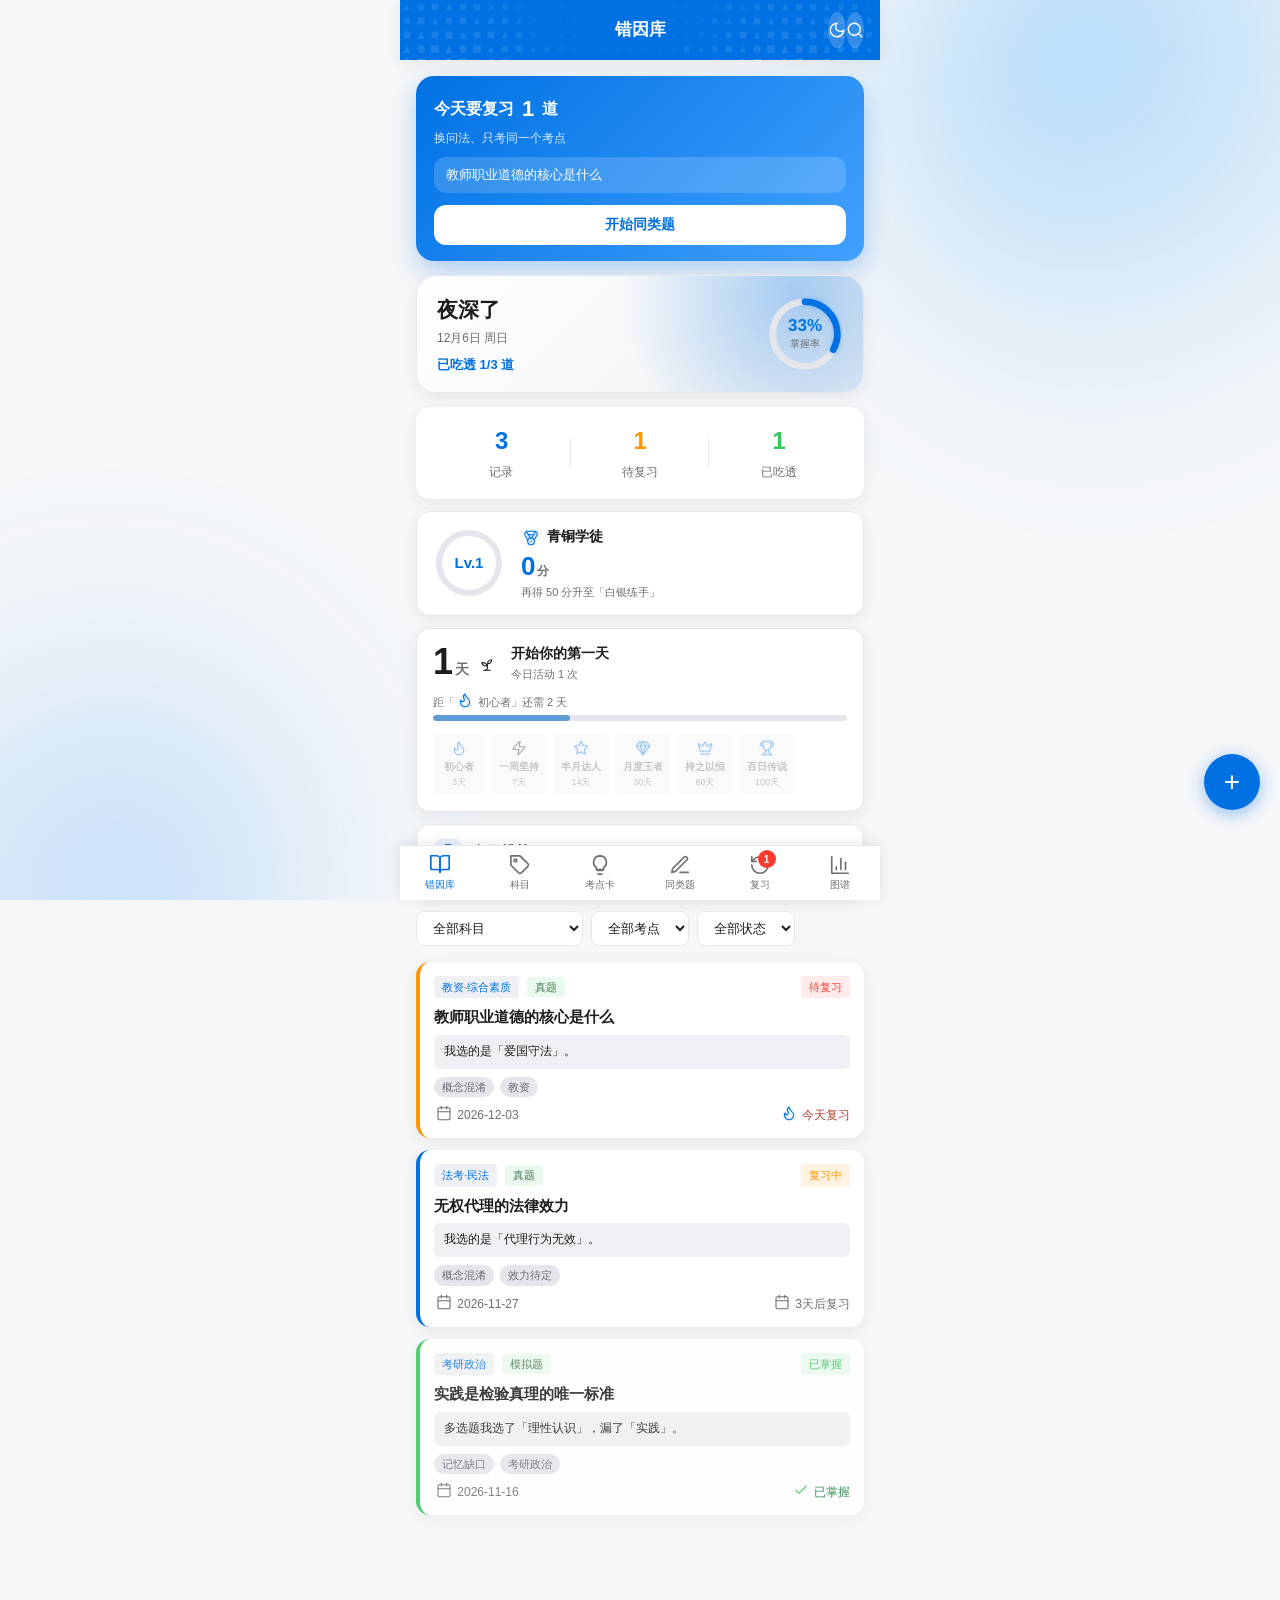
==== index.html @ b5cc62b1 "feat(b): 错因档案（Weakspot）首版 —— 与 A 版本共用同一套引擎 定位：考证 / 考研人群的「错因外挂」。刷题 App 只记录"这题错了"，这个工具 记录"为什么错、错在哪个认知环" ====
<!DOCTYPE html>
<html lang="zh-CN">
<head>
    <meta charset="UTF-8">
    <meta name="viewport" content="width=device-width, initial-scale=1.0, maximum-scale=1.0, user-scalable=no">
    <title>错因档案 · 考前只补真正薄弱的地方</title>

    <!-- PWA：可安装、独立窗口、iOS 主屏图标 -->
    <link rel="manifest" href="manifest.webmanifest">
    <link rel="icon" href="assets/icon-192.png">
    <meta name="theme-color" content="#f5f5f7">
    <meta name="mobile-web-app-capable" content="yes">
    <meta name="apple-mobile-web-app-capable" content="yes">
    <meta name="apple-mobile-web-app-status-bar-style" content="default">
    <meta name="apple-mobile-web-app-title" content="错因">
    <link rel="apple-touch-icon" href="assets/icon-180.png">

    <!-- 代码高亮：已本地化到 vendor/，离线可用；6 种语言都在 common 构建里，
         原先额外加载的 languages/*.min.js 是冗余的，已移除。
         integrity 与文件内容绑定，替换文件时需同步更新（见 scripts/make-icons.mjs 说明）。 -->
    <link rel="stylesheet" href="vendor/highlight/atom-one-light.min.css?v=9"
          integrity="sha384-w6Ujm1VWa9HYFqGc89oAPn/DWDi2gUamjNrq9DRvEYm2X3ClItg9Y9xs1ViVo5b5">
    <script src="vendor/highlight/highlight.min.js?v=9" defer
            integrity="sha384-F/bZzf7p3Joyp5psL90p/p89AZJsndkSoGwRpXcZhleCWhd8SnRuoYo4d0yirjJp"></script>

    <link rel="stylesheet" href="style.css?v=9">
</head>
<body>
<!-- 环境氛围光斑（玻璃拟态背景） -->
<div class="ambient" aria-hidden="true"></div>
<!-- 顶部标题栏 -->
<header class="app-header">
    <canvas class="header-canvas" id="headerCanvas"></canvas>
    <div class="header-left">
        <button class="icon-btn" id="backBtn" style="display:none"><svg viewBox="0 0 24 24" fill="none" stroke="currentColor" stroke-width="1.8" stroke-linecap="round" stroke-linejoin="round"><path d="m12 19-7-7 7-7"/><path d="M19 12H5"/></svg></button>
    </div>
    <h1 class="header-title" id="pageTitle">代码错题集</h1>
    <div class="header-right">
        <button class="icon-btn" id="themeToggleBtn" title="切换深色模式"><svg viewBox="0 0 24 24" fill="none" stroke="currentColor" stroke-width="1.8" stroke-linecap="round" stroke-linejoin="round"><path d="M12 3a6 6 0 0 0 9 9 9 9 0 1 1-9-9Z"/></svg></button>
        <button class="icon-btn" id="searchBtn"><svg viewBox="0 0 24 24" fill="none" stroke="currentColor" stroke-width="1.8" stroke-linecap="round" stroke-linejoin="round"><circle cx="11" cy="11" r="8"/><path d="m21 21-4.3-4.3"/></svg></button>
    </div>
</header>

<!-- 主内容区 -->
<main class="app-main" id="appMain">

    <!-- 首页：错题列表 -->
    <section class="page active" id="pageHome">
        <!-- 今日任务：首屏第一屏就回答"我现在该做什么" -->
        <div class="today-task" id="todayTask"></div>
        <div class="hero-card" id="heroCard">
            <div class="hero-greeting">
                <div class="hero-hi" id="heroGreeting">你好</div>
                <div class="hero-date" id="heroDate"></div>
                <div class="hero-sub" id="heroSub">记录第一道错题，开始成长</div>
            </div>
            <div class="hero-ring">
                <svg viewBox="0 0 80 80" class="progress-ring">
                    <circle class="progress-ring-bg" cx="40" cy="40" r="34"></circle>
                    <circle class="progress-ring-fill" id="heroRingFill" cx="40" cy="40" r="34"></circle>
                </svg>
                <div class="hero-ring-center">
                    <span class="hero-ring-num" id="heroRingNum">0%</span>
                    <span class="hero-ring-label" data-field="ringLabel">掌握率</span>
                </div>
            </div>
        </div>
        <div class="stats-bar">
            <div class="stat-item">
                <span class="stat-num" id="totalCount">0</span>
                <span class="stat-label" data-field="statTotal">总错题</span>
            </div>
            <div class="stat-item">
                <span class="stat-num" id="reviewCount">0</span>
                <span class="stat-label" data-field="statPending">待复习</span>
            </div>
            <div class="stat-item">
                <span class="stat-num" id="masteredCount">0</span>
                <span class="stat-label" data-field="statMastered">已掌握</span>
            </div>
        </div>
        <div class="points-card" id="pointsCard"></div>
        <div class="streak-bar" id="streakBar"></div>
        <div class="challenge-card" id="challengeCard" onclick="openChallenge()">
            <div class="challenge-card-info">
                <div class="challenge-card-title"><span class="ico" data-ico="target"><svg viewBox="0 0 24 24"><circle cx="12" cy="12" r="10"/><circle cx="12" cy="12" r="6"/><circle cx="12" cy="12" r="2"/></svg></span> 今日挑战</div>
                <div class="challenge-card-sub" id="challengeCardSub">随机抽考，检验复习成果</div>
            </div>
            <span class="challenge-card-go">→</span>
        </div>
        <div class="filter-bar">
            <select id="filterLang" class="filter-select">
                <option value="">全部语言</option>
                <option value="javascript">JavaScript</option>
                <option value="python">Python</option>
                <option value="cpp">C++</option>
                <option value="java">Java</option>
                <option value="c">C语言</option>
            </select>
            <select id="filterTag" class="filter-select">
                <option value="">全部考点</option>
            </select>
            <select id="filterStatus" class="filter-select">
                <option value="">全部状态</option>
                <option value="pending">待复习</option>
                <option value="reviewing">复习中</option>
                <option value="mastered">已掌握</option>
            </select>
        </div>
        <div class="mistake-list" id="mistakeList">
            <div class="empty-state">
                <div class="empty-icon"><span class="ico" data-ico="pencil-line"><svg viewBox="0 0 24 24"><path d="M12 20h9"/><path d="M16.5 3.5a2.12 2.12 0 0 1 3 3L7 19l-4 1 1-4z"/></svg></span></div>
                <p class="empty-text">还没有错题记录</p>
                <p class="empty-hint">点击下方 + 按钮添加你的第一道错题</p>
            </div>
        </div>
    </section>

    <!-- 分类页 -->
    <section class="page" id="pageCategory">
        <div class="category-summary">
            <h3><span class="ico" data-ico="library"><svg viewBox="0 0 24 24"><path d="m16 6 4 14"/><path d="M12 6v14"/><path d="M8 8v12"/><path d="M4 4v16"/></svg></span> 按考点分类</h3>
            <div class="tag-cloud" id="tagCloud">
                <div class="empty-state">
                    <p class="empty-text">暂无考点标签</p>
                </div>
            </div>
        </div>
        <div class="category-summary">
            <h3><span class="ico" data-ico="laptop"><svg viewBox="0 0 24 24"><path d="M20 16V7a2 2 0 0 0-2-2H6a2 2 0 0 0-2 2v9m16 0H4m16 0 1.28 2.55a1 1 0 0 1-.9 1.45H3.62a1 1 0 0 1-.9-1.45L4 16"/></svg></span> 按语言分类</h3>
            <div class="lang-stats" id="langStats"></div>
        </div>
    </section>

    <!-- 知识库页 -->
    <section class="page" id="pageKnowledge">
        <div class="knowledge-search-bar">
            <input type="text" id="knowledgeSearch" class="knowledge-search-input" placeholder="搜索知识点，如：二叉树、TCP、索引、动态规划...">
        </div>
        <div class="knowledge-categories" id="knowledgeCategories">
            <!-- 分类标签动态生成 -->
        </div>
        <div class="knowledge-list" id="knowledgeList">
            <!-- 知识点列表动态生成 -->
        </div>
    </section>

    <!-- 复习提醒页 -->
    <section class="page" id="pageReview">
        <div class="review-header">
            <h3>⏰ 复习计划</h3>
            <div class="review-tip">
                <p>基于艾宾浩斯遗忘曲线，为你安排科学复习</p>
            </div>
        </div>
        <div class="forgotten-list" id="forgottenList"></div>
        <div class="review-timeline" id="reviewTimeline">
            <div class="empty-state">
                <div class="empty-icon"><span class="ico" data-ico="sparkles"><svg viewBox="0 0 24 24"><path d="m12 3-1.9 5.8a2 2 0 0 1-1.3 1.3L3 12l5.8 1.9a2 2 0 0 1 1.3 1.3L12 21l1.9-5.8a2 2 0 0 1 1.3-1.3L21 12l-5.8-1.9a2 2 0 0 1-1.3-1.3z"/></svg></span></div>
                <p class="empty-text">太棒了！今日无需复习</p>
            </div>
        </div>
    </section>

    <!-- 添加/编辑错题页 -->
    <section class="page" id="pageEdit">
        <form id="mistakeForm" class="edit-form">
            <div class="form-group">
                <label class="form-label" data-field="fTitle">题目标题 *</label>
                <input type="text" id="inputTitle" class="form-input" placeholder="例如：快速排序边界条件错误" required>
            </div>

            <div class="form-group">
                <label class="form-label" data-field="fLang">编程语言 *</label>
                <select id="inputLang" class="form-input" required>
                    <option value="javascript">JavaScript</option>
                    <option value="python">Python</option>
                    <option value="cpp">C++</option>
                    <option value="java">Java</option>
                    <option value="c">C语言</option>
                </select>
            </div>

            <div class="form-group">
                <label class="form-label" data-field="fDesc">题目描述</label>
                <textarea id="inputDesc" class="form-input form-textarea" rows="3" placeholder="简单描述一下这道题目..."></textarea>
            </div>

            <div class="form-group">
                <label class="form-label" data-field="fWrong">错误代码 *</label>
                <textarea id="inputWrongCode" class="form-input form-textarea code-input" rows="6" placeholder="粘贴你的错误代码..." required></textarea>
            </div>

            <div class="form-group">
                <label class="form-label" data-field="fRight">正确代码</label>
                <textarea id="inputRightCode" class="form-input form-textarea code-input" rows="6" placeholder="粘贴正确的代码实现..."></textarea>
            </div>

            <div class="form-group">
                <label class="form-label"><span class="ico" data-ico="camera"><svg viewBox="0 0 24 24"><path d="M14.5 4h-5L7 7H4a2 2 0 0 0-2 2v9a2 2 0 0 0 2 2h16a2 2 0 0 0 2-2V9a2 2 0 0 0-2-2h-3l-2.5-3z"/><circle cx="12" cy="13" r="3"/></svg></span> 题目图片（可选）</label>
                <div class="image-upload">
                    <input type="file" id="inputImage" accept="image/*" capture="environment" hidden>
                    <button type="button" class="upload-btn" id="uploadBtn">
                        <span class="upload-icon"><span class="ico" data-ico="camera"><svg viewBox="0 0 24 24"><path d="M14.5 4h-5L7 7H4a2 2 0 0 0-2 2v9a2 2 0 0 0 2 2h16a2 2 0 0 0 2-2V9a2 2 0 0 0-2-2h-3l-2.5-3z"/><circle cx="12" cy="13" r="3"/></svg></span></span>
                        <span>拍照/选择图片</span>
                    </button>
                    <button type="button" class="upload-btn upload-btn--primary" id="ocrEntryBtn">
                        <span class="upload-icon"><span class="ico" data-ico="tag"><svg viewBox="0 0 24 24"><path d="M20.59 13.41 13.42 20.58a2 2 0 0 1-2.83 0L2 12V2h10l8.59 8.59a2 2 0 0 1 0 2.82z"/><circle cx="7" cy="7" r="1.5"/></svg></span></span>
                        <span>OCR 拍照识别</span>
                    </button>
                    <div class="image-preview" id="imagePreview"></div>
                </div>
            </div>

            <div class="form-group">
                <div class="form-label-row">
                    <label class="form-label" data-field="fTags">考点标签（用逗号分隔多个）</label>
                    <button type="button" class="ai-tag-btn" id="aiTagBtn"><span class="ico" data-ico="bot"><svg viewBox="0 0 24 24"><path d="M12 8V4H8"/><rect width="16" height="12" x="4" y="8" rx="2"/><path d="M2 14h2"/><path d="M20 14h2"/><path d="M15 13v2"/><path d="M9 13v2"/></svg></span> AI 智能打标</button>
                </div>
                <input type="text" id="inputTags" class="form-input" placeholder="例如: 快速排序, 递归, 分治算法">
                <p class="ai-tag-hint" id="aiTagHint">粘贴题目和代码后点击 AI 智能打标，自动推荐标签、标题和错因</p>
            </div>

            <div class="form-group">
                <label class="form-label" data-field="fNote">错误分析 / 笔记</label>
                <textarea id="inputNote" class="form-input form-textarea" rows="3" placeholder="记录一下为什么会错，下次要注意什么..."></textarea>
            </div>

            <div class="form-group">
                <label class="form-label" data-field="fSource">来源</label>
                <select id="inputSource" class="form-input">
                    <option value="二级C">计算机二级</option>
                    <option value="蓝桥杯">蓝桥杯</option>
                    <option value="PAT">PAT</option>
                    <option value="LeetCode">LeetCode</option>
                    <option value="OJ">其他OJ</option>
                    <option value="课堂">课堂练习</option>
                    <option value="其他">其他</option>
                </select>
            </div>

            <button type="submit" class="submit-btn"><span class="ico" data-ico="save"><svg viewBox="0 0 24 24"><path d="M19 21H5a2 2 0 0 1-2-2V5a2 2 0 0 1 2-2h11l5 5v11a2 2 0 0 1-2 2z"/><polyline points="17 21 17 13 7 13 7 21"/><polyline points="7 3 7 8 15 8"/></svg></span> 保存错题</button>
        </form>
    </section>

    <!-- 错题详情页 -->
    <section class="page" id="pageDetail">
        <div class="detail-container" id="detailContainer"></div>
    </section>

    <!-- 搜索弹窗 -->
    <div class="modal-overlay" id="searchModal" style="display:none">
        <div class="modal-content">
            <div class="search-box">
                <input type="text" id="searchInput" class="search-input" placeholder="搜索错题标题、标签、代码...">
                <button class="icon-btn" id="closeSearch"><svg viewBox="0 0 24 24" fill="none" stroke="currentColor" stroke-width="1.8" stroke-linecap="round" stroke-linejoin="round"><path d="M18 6 6 18"/><path d="m6 6 12 12"/></svg></button>
            </div>
            <div class="search-results" id="searchResults"></div>
        </div>
    </div>

    <!-- 知识详情弹窗 -->
    <div class="modal-overlay" id="knowledgeModal" style="display:none">
        <div class="modal-content knowledge-modal-content">
            <div class="search-box">
                <span id="knowledgeModalTitle" class="knowledge-modal-title">知识点详情</span>
                <button class="icon-btn" id="closeKnowledgeModal" style="background:var(--surface);color:var(--text)"><svg viewBox="0 0 24 24" fill="none" stroke="currentColor" stroke-width="1.8" stroke-linecap="round" stroke-linejoin="round"><path d="M18 6 6 18"/><path d="m6 6 12 12"/></svg></button>
            </div>
            <div class="knowledge-detail" id="knowledgeDetail"></div>
        </div>
    </div>

    <!-- 练习页面 -->
    <section class="page" id="pagePractice">
        <div class="practice-header">
            <h3><span class="ico" data-ico="pencil"><svg viewBox="0 0 24 24"><path d="M21.174 6.812a1 1 0 0 0-3.986-3.987L3.842 16.174a2 2 0 0 0-.5.83l-1.321 4.352a.5.5 0 0 0 .623.622l4.353-1.32a2 2 0 0 0 .83-.497z"/></svg></span> 错题练习</h3>
            <p>通过练习巩固知识点，举一反三</p>
        </div>
        <div class="practice-stats">
            <div class="practice-stat-item">
                <span class="practice-stat-num" id="practiceDone">0</span>
                <span class="practice-stat-label">已做</span>
            </div>
            <div class="practice-stat-item">
                <span class="practice-stat-num" id="practiceCorrect">0</span>
                <span class="practice-stat-label">正确</span>
            </div>
            <div class="practice-stat-item">
                <span class="practice-stat-num" id="practiceRate">0%</span>
                <span class="practice-stat-label">正确率</span>
            </div>
        </div>
        <div class="practice-filter">
            <button class="practice-cat-btn active" data-cat="">全部</button>
            <button class="practice-cat-btn" data-cat="数据结构">数据结构</button>
            <button class="practice-cat-btn" data-cat="算法">算法</button>
            <button class="practice-cat-btn" data-cat="操作系统">操作系统</button>
            <button class="practice-cat-btn" data-cat="计算机网络">网络</button>
            <button class="practice-cat-btn" data-cat="数据库">数据库</button>
            <button class="practice-cat-btn" data-cat="软件工程">软工</button>
            <button class="practice-cat-btn" data-cat="计算机组成">组成</button>
            <button class="practice-cat-btn ai-cat-btn" data-cat="AI变式"><span class="ico" data-ico="bot"><svg viewBox="0 0 24 24"><path d="M12 8V4H8"/><rect width="16" height="12" x="4" y="8" rx="2"/><path d="M2 14h2"/><path d="M20 14h2"/><path d="M15 13v2"/><path d="M9 13v2"/></svg></span> AI变式</button>
        </div>
        <div class="practice-list" id="practiceList"></div>
    </section>

    <!-- 答题弹窗 -->
    <div class="modal-overlay" id="practiceModal" style="display:none">
        <div class="modal-content practice-modal-content">
            <div class="practice-quiz-header">
                <span id="practiceModalTitle" class="knowledge-modal-title">答题</span>
                <button class="icon-btn" id="closePracticeModal" style="background:var(--surface);color:var(--text)"><svg viewBox="0 0 24 24" fill="none" stroke="currentColor" stroke-width="1.8" stroke-linecap="round" stroke-linejoin="round"><path d="M18 6 6 18"/><path d="m6 6 12 12"/></svg></button>
            </div>
            <div class="practice-quiz" id="practiceQuiz"></div>
        </div>
    </div>

    <!-- AI 举一反三弹窗 -->
    <div class="modal-overlay" id="aiModal" style="display:none">
        <div class="modal-content ai-modal-content">
            <div class="practice-quiz-header ai-modal-header">
                <span id="aiModalTitle" class="knowledge-modal-title"><span class="ico" data-ico="bot"><svg viewBox="0 0 24 24"><path d="M12 8V4H8"/><rect width="16" height="12" x="4" y="8" rx="2"/><path d="M2 14h2"/><path d="M20 14h2"/><path d="M15 13v2"/><path d="M9 13v2"/></svg></span> AI 举一反三</span>
                <div class="ai-header-actions">
                    <button class="ai-link-btn" id="openAISettingsBtn"><span class="ico" data-ico="settings"><svg viewBox="0 0 24 24"><path d="M12.22 2h-.44a2 2 0 0 0-2 2v.18a2 2 0 0 1-1 1.73l-.43.25a2 2 0 0 1-2 0l-.15-.08a2 2 0 0 0-2.73.73l-.22.38a2 2 0 0 0 .73 2.73l.15.1a2 2 0 0 1 1 1.72v.51a2 2 0 0 1-1 1.74l-.15.09a2 2 0 0 0-.73 2.73l.22.38a2 2 0 0 0 2.73.73l.15-.08a2 2 0 0 1 2 0l.43.25a2 2 0 0 1 1 1.73V20a2 2 0 0 0 2 2h.44a2 2 0 0 0 2-2v-.18a2 2 0 0 1 1-1.73l.43-.25a2 2 0 0 1 2 0l.15.08a2 2 0 0 0 2.73-.73l.22-.39a2 2 0 0 0-.73-2.73l-.15-.08a2 2 0 0 1-1-1.74v-.5a2 2 0 0 1 1-1.74l.15-.09a2 2 0 0 0 .73-2.73l-.22-.38a2 2 0 0 0-2.73-.73l-.15.08a2 2 0 0 1-2 0l-.43-.25a2 2 0 0 1-1-1.73V4a2 2 0 0 0-2-2z"/><circle cx="12" cy="12" r="3"/></svg></span> 配置</button>
                    <button class="icon-btn" id="closeAIModal" style="background:var(--surface);color:var(--text)"><svg viewBox="0 0 24 24" fill="none" stroke="currentColor" stroke-width="1.8" stroke-linecap="round" stroke-linejoin="round"><path d="M18 6 6 18"/><path d="m6 6 12 12"/></svg></button>
                </div>
            </div>
            <div class="ai-body" id="aiBody"></div>
        </div>
    </div>

    <!-- AI 编程伙伴对话弹窗 -->
    <div class="modal-overlay" id="chatModal" style="display:none">
        <div class="modal-content chat-modal-content">
            <div class="practice-quiz-header ai-modal-header">
                <span id="chatModalTitle" class="knowledge-modal-title"><span class="ico" data-ico="message-circle"><svg viewBox="0 0 24 24"><path d="M7.9 20A9 9 0 1 0 4 16.1L2 22Z"/></svg></span> AI 对话</span>
                <button class="icon-btn" id="closeChatModal" style="background:var(--surface);color:var(--text)"><svg viewBox="0 0 24 24" fill="none" stroke="currentColor" stroke-width="1.8" stroke-linecap="round" stroke-linejoin="round"><path d="M18 6 6 18"/><path d="m6 6 12 12"/></svg></button>
            </div>
            <div class="chat-body" id="chatBody"></div>
            <div class="chat-input-bar">
                <textarea id="chatInput" class="chat-textarea" rows="1" placeholder="输入你的问题，例如「为什么这里会越界？」"></textarea>
                <button class="chat-send-btn" id="chatSendBtn">发送</button>
            </div>
        </div>
    </div>

    <!-- AI 配置弹窗 -->
    <div class="modal-overlay" id="aiSettingsModal" style="display:none">
        <div class="modal-content ai-settings-content">
            <div class="practice-quiz-header">
                <span class="knowledge-modal-title"><span class="ico" data-ico="settings"><svg viewBox="0 0 24 24"><path d="M12.22 2h-.44a2 2 0 0 0-2 2v.18a2 2 0 0 1-1 1.73l-.43.25a2 2 0 0 1-2 0l-.15-.08a2 2 0 0 0-2.73.73l-.22.38a2 2 0 0 0 .73 2.73l.15.1a2 2 0 0 1 1 1.72v.51a2 2 0 0 1-1 1.74l-.15.09a2 2 0 0 0-.73 2.73l.22.38a2 2 0 0 0 2.73.73l.15-.08a2 2 0 0 1 2 0l.43.25a2 2 0 0 1 1 1.73V20a2 2 0 0 0 2 2h.44a2 2 0 0 0 2-2v-.18a2 2 0 0 1 1-1.73l.43-.25a2 2 0 0 1 2 0l.15.08a2 2 0 0 0 2.73-.73l.22-.39a2 2 0 0 0-.73-2.73l-.15-.08a2 2 0 0 1-1-1.74v-.5a2 2 0 0 1 1-1.74l.15-.09a2 2 0 0 0 .73-2.73l-.22-.38a2 2 0 0 0-2.73-.73l-.15.08a2 2 0 0 1-2 0l-.43-.25a2 2 0 0 1-1-1.73V4a2 2 0 0 0-2-2z"/><circle cx="12" cy="12" r="3"/></svg></span> AI 配置</span>
                <button class="icon-btn" id="closeAISettings" style="background:var(--surface);color:var(--text)"><svg viewBox="0 0 24 24" fill="none" stroke="currentColor" stroke-width="1.8" stroke-linecap="round" stroke-linejoin="round"><path d="M18 6 6 18"/><path d="m6 6 12 12"/></svg></button>
            </div>
            <div class="ai-settings-body">
                <div class="ai-settings-tip">
                    支持 OpenAI 兼容接口（DeepSeek、智谱、通义、OpenAI 等）。Key 仅保存在本机 localStorage，不会上传。
                </div>
                <div class="form-group">
                    <label class="form-label">API Base URL</label>
                    <input type="text" id="aiBaseURL" class="form-input" placeholder="https://api.deepseek.com/v1">
                </div>
                <div class="form-group">
                    <label class="form-label">API Key</label>
                    <input type="password" id="aiApiKey" class="form-input" placeholder="sk-...">
                </div>
                <div class="form-group">
                    <label class="form-label">模型名称</label>
                    <input type="text" id="aiModel" class="form-input" placeholder="deepseek-chat">
                </div>
                <div class="form-group">
                    <label class="form-label">出题数量</label>
                    <input type="number" id="aiCount" class="form-input" min="1" max="6" value="3">
                </div>
                <div class="ai-settings-actions">
                    <button class="practice-quiz-btn practice-quiz-btn-secondary" id="cancelAISettings">取消</button>
                    <button class="practice-quiz-btn practice-quiz-btn-primary" id="saveAISettings"><span class="ico" data-ico="save"><svg viewBox="0 0 24 24"><path d="M19 21H5a2 2 0 0 1-2-2V5a2 2 0 0 1 2-2h11l5 5v11a2 2 0 0 1-2 2z"/><polyline points="17 21 17 13 7 13 7 21"/><polyline points="7 3 7 8 15 8"/></svg></span> 保存</button>
                </div>
            </div>
        </div>
    </div>

    <!-- 统计页 -->
    <section class="page" id="pageStats">
        <div class="stats-card">
            <h3 class="stats-card-title"><span class="ico" data-ico="compass"><svg viewBox="0 0 24 24"><circle cx="12" cy="12" r="10"/><polygon points="16.24 7.76 14.12 14.12 7.76 16.24 9.88 9.88 16.24 7.76"/></svg></span> 本周 AI 复习计划</h3>
            <p class="stats-card-sub">基于你的薄弱考点智能排期，点击条目开始复习</p>
            <div class="review-plan-body" id="reviewPlanBody"></div>
            <button class="ai-gen-btn" style="width:100%;margin-top:10px" onclick="renderReviewPlan()"><span class="ico" data-ico="refresh-cw"><svg viewBox="0 0 24 24"><path d="M3 12a9 9 0 0 1 9-9 9.75 9.75 0 0 1 6.74 2.74L21 8"/><path d="M21 3v5h-5"/><path d="M21 12a9 9 0 0 1-9 9 9.75 9.75 0 0 1-6.74-2.74L3 16"/><path d="M8 16H3v5"/></svg></span> 生成/刷新复习计划</button>
        </div>

        <div class="stats-card">
            <h3 class="stats-card-title"><span class="ico" data-ico="bot"><svg viewBox="0 0 24 24"><path d="M12 8V4H8"/><rect width="16" height="12" x="4" y="8" rx="2"/><path d="M2 14h2"/><path d="M20 14h2"/><path d="M15 13v2"/><path d="M9 13v2"/></svg></span> AI 复习周报</h3>
            <p class="stats-card-sub">汇总近 7 天学习数据，AI 点评并给出下周建议</p>
            <button class="ai-gen-btn" style="width:100%" onclick="openWeeklyReport()"><span class="ico" data-ico="trending-up"><svg viewBox="0 0 24 24"><polyline points="22 7 13.5 15.5 8.5 10.5 2 17"/><polyline points="16 7 22 7 22 13"/></svg></span> 生成本周报告</button>
        </div>

        <div class="stats-card">
            <h3 class="stats-card-title"><span class="ico" data-ico="medal"><svg viewBox="0 0 24 24"><path d="M7.21 15 2.66 7.14a2 2 0 0 1 .13-2.2L4.4 2.8A2 2 0 0 1 6 2h12a2 2 0 0 1 1.6.8l1.6 2.14a2 2 0 0 1 .14 2.2L16.79 15"/><path d="M11 12 5.12 2.2"/><path d="m13 12 5.88-9.8"/><path d="M8 7h8"/><circle cx="12" cy="17" r="5"/><path d="M12 18v-2h-.01"/></svg></span> 成就勋章</h3>
            <p class="stats-card-sub">坚持学习，解锁更多成就</p>
            <div class="achievement-summary">
                <span>已解锁 <b id="achievementUnlockedNum">0</b> / <span id="achievementTotalNum">0</span></span>
                <span id="achievementProgressText"></span>
            </div>
            <div class="achievement-grid" id="achievementGrid"></div>
        </div>

        <div class="stats-card">
            <h3 class="stats-card-title">⏰ 复习提醒</h3>
            <p class="stats-card-sub">到点提醒当天待复习的错题（本机通知）</p>
            <div class="reminder-row">
                <span class="reminder-label">每日提醒</span>
                <input type="time" id="reminderTime" class="reminder-input" value="20:00">
                <div class="switch" id="reminderSwitch" onclick="toggleReminder()"></div>
            </div>
            <div class="reminder-tip" id="reminderTip">开启后，每天指定时间若打开本应用且有待复习错题，会弹出通知提醒。</div>
            <button class="mini-btn" style="margin-top:8px" onclick="sendTestReminder()"><span class="ico" data-ico="bell"><svg viewBox="0 0 24 24"><path d="M6 8a6 6 0 0 1 12 0c0 7 3 9 3 9H3s3-2 3-9"/><path d="M10.3 21a1.94 1.94 0 0 0 3.4 0"/></svg></span> 发送测试提醒</button>
        </div>

        <div class="stats-card">
            <h3 class="stats-card-title"><span class="ico" data-ico="flame"><svg viewBox="0 0 24 24"><path d="M8.5 14.5A2.5 2.5 0 0 0 11 12c0-1.38-.5-2-1-3-1.072-2.143-.224-4.054 2-6 .5 2.5 2 4.9 4 6.5 2 1.6 3 3.5 3 5.5a7 7 0 1 1-14 0c0-1.153.433-2.294 1-3a2.5 2.5 0 0 0 2.5 2.5z"/></svg></span> 复习热力图</h3>
            <p class="stats-card-sub" id="statsHeatTitle">加载中...</p>
            <div class="heatmap-grid" id="heatmapGrid"></div>
            <div class="heatmap-months">
                <span class="heat-month">近 6 个月</span>
            </div>
            <div class="heat-legend">
                <span>少</span>
                <i class="heat-cell l0"></i>
                <i class="heat-cell l1"></i>
                <i class="heat-cell l2"></i>
                <i class="heat-cell l3"></i>
                <i class="heat-cell l4"></i>
                <span>多</span>
            </div>
        </div>

        <div class="stats-card">
            <h3 class="stats-card-title"><span class="ico" data-ico="target"><svg viewBox="0 0 24 24"><circle cx="12" cy="12" r="10"/><circle cx="12" cy="12" r="6"/><circle cx="12" cy="12" r="2"/></svg></span> 弱点雷达图</h3>
            <p class="stats-card-sub">按考点标签统计未掌握率与练习错误率（值越高越需加强）</p>
            <div class="stats-empty" id="statsRadarEmpty" style="display:none">
                <p class="empty-text">暂无足够的错题/练习数据</p>
                <p class="empty-hint">添加错题或做几次练习后会在这里生成雷达图</p>
            </div>
            <div id="radarSvg"></div>
        </div>

        <div class="stats-card">
            <h3 class="stats-card-title"><span class="ico" data-ico="trending-up"><svg viewBox="0 0 24 24"><polyline points="22 7 13.5 15.5 8.5 10.5 2 17"/><polyline points="16 7 22 7 22 13"/></svg></span> 错题趋势</h3>
            <div class="trend-tabs">
                <button class="trend-tab active" data-range="week" onclick="setTrendRange('week')">按周</button>
                <button class="trend-tab" data-range="month" onclick="setTrendRange('month')">按月</button>
            </div>
            <div class="trend-legend">
                <span class="trend-legend-item"><i class="legend-line" style="background:#0071e3"></i>新增错题</span>
                <span class="trend-legend-item"><i class="legend-line" style="background:#34c759"></i>已掌握</span>
            </div>
            <div class="stats-empty" id="statsTrendEmpty" style="display:none">
                <p class="empty-text">暂无错题数据</p>
                <p class="empty-hint">记录一些错题后这里会显示掌握趋势</p>
            </div>
            <div id="trendSvg"></div>
        </div>

        <div class="stats-card">
            <h3 class="stats-card-title"><span class="ico" data-ico="calendar"><svg viewBox="0 0 24 24"><path d="M8 2v4"/><path d="M16 2v4"/><rect width="18" height="18" x="3" y="4" rx="2"/><path d="M3 10h18"/></svg></span> 错题日历回顾</h3>
            <p class="stats-card-sub">点击某天可回看当天记录的错题</p>
            <div class="cal-header">
                <button class="cal-nav" onclick="calMoveMonth(-1)">‹</button>
                <span class="cal-title" id="calTitle"></span>
                <button class="cal-nav" onclick="calMoveMonth(1)">›</button>
            </div>
            <div class="cal-weekdays">
                <span>日</span><span>一</span><span>二</span><span>三</span><span>四</span><span>五</span><span>六</span>
            </div>
            <div class="cal-grid" id="calGrid"></div>
            <div class="cal-day-list" id="calDayList"></div>
        </div>

        <div class="stats-card">
            <h3 class="stats-card-title"><span class="ico" data-ico="folder"><svg viewBox="0 0 24 24"><path d="M20 20a2 2 0 0 0 2-2V8a2 2 0 0 0-2-2h-7.9a2 2 0 0 1-1.69-.9L9.6 3.9A2 2 0 0 0 7.93 3H4a2 2 0 0 0-2 2v13a2 2 0 0 0 2 2Z"/></svg></span> 数据管理</h3>
            <p class="stats-card-sub">导出错题 PDF 打印复习，或备份/恢复/云端同步数据</p>
            <div class="data-mgmt-btns">
                <button class="ai-gen-btn" style="margin-right:8px" onclick="exportDataPDF()"><span class="ico" data-ico="printer"><svg viewBox="0 0 24 24"><path d="M6 18H4a2 2 0 0 1-2-2v-5a2 2 0 0 1 2-2h16a2 2 0 0 1 2 2v5a2 2 0 0 1-2 2h-2"/><path d="M6 9V2h12v7"/><path d="M6 14h12v8H6z"/></svg></span> 导出 PDF</button>
                <button class="ai-gen-btn" onclick="exportBackup()"><span class="ico" data-ico="save"><svg viewBox="0 0 24 24"><path d="M19 21H5a2 2 0 0 1-2-2V5a2 2 0 0 1 2-2h11l5 5v11a2 2 0 0 1-2 2z"/><polyline points="17 21 17 13 7 13 7 21"/><polyline points="7 3 7 8 15 8"/></svg></span> 备份 JSON</button>
                <button class="ai-gen-btn" onclick="document.getElementById('backupFile').click()"><span class="ico" data-ico="download"><svg viewBox="0 0 24 24"><path d="M21 15v4a2 2 0 0 1-2 2H5a2 2 0 0 1-2-2v-4"/><polyline points="7 10 12 15 17 10"/><line x1="12" x2="12" y1="15" y2="3"/></svg></span> 恢复备份</button>
                <button class="ai-gen-btn" onclick="openSyncModal()"><span class="ico" data-ico="cloud"><svg viewBox="0 0 24 24"><path d="M17.5 19H9a7 7 0 1 1 6.71-9h1.79a4.5 4.5 0 1 1 0 9Z"/></svg></span> 云端同步</button>
            </div>
            <input type="file" id="backupFile" accept=".json,application/json" style="display:none" onchange="importBackup(this)">
        </div>
    </section>

    <!-- 随机抽考挑战弹窗 -->
    <div class="modal-overlay" id="challengeModal" style="display:none">
        <div class="modal-content challenge-modal-content">
            <div class="practice-quiz-header">
                <span class="knowledge-modal-title"><span class="ico" data-ico="target"><svg viewBox="0 0 24 24"><circle cx="12" cy="12" r="10"/><circle cx="12" cy="12" r="6"/><circle cx="12" cy="12" r="2"/></svg></span> 随机抽考挑战</span>
                <button class="icon-btn" id="closeChallengeModal" style="background:var(--surface);color:var(--text)"><svg viewBox="0 0 24 24" fill="none" stroke="currentColor" stroke-width="1.8" stroke-linecap="round" stroke-linejoin="round"><path d="M18 6 6 18"/><path d="m6 6 12 12"/></svg></button>
            </div>
            <div class="challenge-body" id="challengeBody"></div>
        </div>
    </div>

    <!-- 分享弹窗 -->
    <div class="modal-overlay" id="shareModal" style="display:none">
        <div class="modal-content share-modal-content">
            <div class="share-modal-title-row">
                <span class="knowledge-modal-title"><span class="ico" data-ico="upload"><svg viewBox="0 0 24 24"><path d="M21 15v4a2 2 0 0 1-2 2H5a2 2 0 0 1-2-2v-4"/><polyline points="17 8 12 3 7 8"/><line x1="12" x2="12" y1="3" y2="15"/></svg></span> 分享错题</span>
                <button class="icon-btn" id="closeShareModal" style="background:var(--surface);color:var(--text)"><svg viewBox="0 0 24 24" fill="none" stroke="currentColor" stroke-width="1.8" stroke-linecap="round" stroke-linejoin="round"><path d="M18 6 6 18"/><path d="m6 6 12 12"/></svg></button>
            </div>
            <div class="share-options" id="shareOptions"></div>
        </div>
    </div>

    <!-- OCR 识别录入弹窗 -->
    <div class="modal-overlay" id="ocrModal" style="display:none">
        <div class="modal-content ocr-modal-content">
            <div class="practice-quiz-header">
                <span class="knowledge-modal-title"><span class="ico" data-ico="tag"><svg viewBox="0 0 24 24"><path d="M20.59 13.41 13.42 20.58a2 2 0 0 1-2.83 0L2 12V2h10l8.59 8.59a2 2 0 0 1 0 2.82z"/><circle cx="7" cy="7" r="1.5"/></svg></span> OCR 拍照识别录入</span>
                <button class="icon-btn" id="closeOcrModal" style="background:var(--surface);color:var(--text)"><svg viewBox="0 0 24 24" fill="none" stroke="currentColor" stroke-width="1.8" stroke-linecap="round" stroke-linejoin="round"><path d="M18 6 6 18"/><path d="m6 6 12 12"/></svg></button>
            </div>
            <div class="ocr-body" id="ocrBody"></div>
        </div>
    </div>

    <!-- 云端同步弹窗 -->
    <div class="modal-overlay" id="syncModal" style="display:none">
        <div class="modal-content sync-modal-content">
            <div class="practice-quiz-header">
                <span class="knowledge-modal-title"><span class="ico" data-ico="cloud"><svg viewBox="0 0 24 24"><path d="M17.5 19H9a7 7 0 1 1 6.71-9h1.79a4.5 4.5 0 1 1 0 9Z"/></svg></span> 云端同步</span>
                <button class="icon-btn" id="closeSyncModal" style="background:var(--surface);color:var(--text)"><svg viewBox="0 0 24 24" fill="none" stroke="currentColor" stroke-width="1.8" stroke-linecap="round" stroke-linejoin="round"><path d="M18 6 6 18"/><path d="m6 6 12 12"/></svg></button>
            </div>
            <div class="sync-body" id="syncBody"></div>
        </div>
    </div>

    <!-- AI 复习周报弹窗 -->
    <div class="modal-overlay" id="weeklyModal" style="display:none">
        <div class="modal-content weekly-modal-content">
            <div class="practice-quiz-header">
                <span class="knowledge-modal-title"><span class="ico" data-ico="trending-up"><svg viewBox="0 0 24 24"><polyline points="22 7 13.5 15.5 8.5 10.5 2 17"/><polyline points="16 7 22 7 22 13"/></svg></span> AI 复习周报</span>
                <button class="icon-btn" id="closeWeeklyModal" style="background:var(--surface);color:var(--text)"><svg viewBox="0 0 24 24" fill="none" stroke="currentColor" stroke-width="1.8" stroke-linecap="round" stroke-linejoin="round"><path d="M18 6 6 18"/><path d="m6 6 12 12"/></svg></button>
            </div>
            <div class="weekly-body" id="weeklyBody"></div>
        </div>
    </div>
</main>

<!-- 悬浮添加按钮 -->
<button class="fab-btn" id="fabAdd">+</button>

<!-- 底部 Tab 栏 -->
<nav class="bottom-nav">
    <button class="nav-item active" data-page="pageHome">
        <span class="nav-icon"><svg viewBox="0 0 24 24" fill="none" stroke="currentColor" stroke-width="1.8" stroke-linecap="round" stroke-linejoin="round"><path d="M2 3h6a4 4 0 0 1 4 4v14a3 3 0 0 0-3-3H2z"/><path d="M22 3h-6a4 4 0 0 0-4 4v14a3 3 0 0 1 3-3h7z"/></svg></span>
        <span class="nav-label">错题本</span>
    </button>
    <button class="nav-item" data-page="pageCategory">
        <span class="nav-icon"><svg viewBox="0 0 24 24" fill="none" stroke="currentColor" stroke-width="1.8" stroke-linecap="round" stroke-linejoin="round"><path d="M20.59 13.41 13.42 20.58a2 2 0 0 1-2.83 0L2 12V2h10l8.59 8.59a2 2 0 0 1 0 2.82z"/><circle cx="7" cy="7" r="1.5"/></svg></span>
        <span class="nav-label">分类</span>
    </button>
    <button class="nav-item" data-page="pageKnowledge">
        <span class="nav-icon"><svg viewBox="0 0 24 24" fill="none" stroke="currentColor" stroke-width="1.8" stroke-linecap="round" stroke-linejoin="round"><path d="M9 18h6"/><path d="M10 22h4"/><path d="M12 2a7 7 0 0 0-4 12.7V17h8v-2.3A7 7 0 0 0 12 2z"/></svg></span>
        <span class="nav-label">知识库</span>
    </button>
    <button class="nav-item" data-page="pagePractice">
        <span class="nav-icon"><svg viewBox="0 0 24 24" fill="none" stroke="currentColor" stroke-width="1.8" stroke-linecap="round" stroke-linejoin="round"><path d="M12 20h9"/><path d="M16.5 3.5a2.12 2.12 0 0 1 3 3L7 19l-4 1 1-4z"/></svg></span>
        <span class="nav-label">练习</span>
    </button>
    <button class="nav-item" data-page="pageReview">
        <span class="nav-icon"><svg viewBox="0 0 24 24" fill="none" stroke="currentColor" stroke-width="1.8" stroke-linecap="round" stroke-linejoin="round"><path d="M3 12a9 9 0 1 0 9-9 9.75 9.75 0 0 0-6.74 2.74L3 8"/><path d="M3 3v5h5"/></svg></span>
        <span class="nav-label">复习</span>
        <span class="nav-badge" id="reviewBadge" style="display:none">0</span>
    </button>
    <button class="nav-item" data-page="pageStats">
        <span class="nav-icon"><svg viewBox="0 0 24 24" fill="none" stroke="currentColor" stroke-width="1.8" stroke-linecap="round" stroke-linejoin="round"><path d="M3 3v18h18"/><path d="M18 17V9"/><path d="M13 17V5"/><path d="M8 17v-3"/></svg></span>
        <span class="nav-label">统计</span>
    </button>
</nav>

<!-- Toast 提示 -->
<div class="toast" id="toast"></div>

<!-- 分享卡片渲染容器（隐藏用于下载） -->
<div style="position:fixed;left:-9999px;top:0" id="shareCanvasHolder"></div>

<script src="product.js?v=9" defer></script>
<script src="cloud-config.js?v=9" defer></script>
<script src="practice-data.js?v=9" defer></script>
<script src="knowledge-data.js?v=9" defer></script>
<script src="image-store.js?v=9" defer></script>
<script src="account.js?v=9" defer></script>
<script src="app.js?v=9" defer></script>
<script src="cloud-sync.js?v=9" defer></script>
</body>
</html>
---- vendor/highlight/atom-one-light.min.css ----
pre code.hljs{display:block;overflow-x:auto;padding:1em}code.hljs{padding:3px 5px}.hljs{color:#383a42;background:#fafafa}.hljs-comment,.hljs-quote{color:#a0a1a7;font-style:italic}.hljs-doctag,.hljs-formula,.hljs-keyword{color:#a626a4}.hljs-deletion,.hljs-name,.hljs-section,.hljs-selector-tag,.hljs-subst{color:#e45649}.hljs-literal{color:#0184bb}.hljs-addition,.hljs-attribute,.hljs-meta .hljs-string,.hljs-regexp,.hljs-string{color:#50a14f}.hljs-attr,.hljs-number,.hljs-selector-attr,.hljs-selector-class,.hljs-selector-pseudo,.hljs-template-variable,.hljs-type,.hljs-variable{color:#986801}.hljs-bullet,.hljs-link,.hljs-meta,.hljs-selector-id,.hljs-symbol,.hljs-title{color:#4078f2}.hljs-built_in,.hljs-class .hljs-title,.hljs-title.class_{color:#c18401}.hljs-emphasis{font-style:italic}.hljs-strong{font-weight:700}.hljs-link{text-decoration:underline}
---- style.css ----
/* ========== 全局重置 ========== */
* {
    margin: 0;
    padding: 0;
    box-sizing: border-box;
    -webkit-tap-highlight-color: transparent;
}

:root {
    /* ---- 主色 · Apple Blue ---- */
    --primary: #0071e3;
    --primary-light: #42a1ff;
    --primary-dark: #0058b0;
    --primary-glow: rgba(0, 113, 227, 0.32);
    --danger: #ff3b30;
    --success: #34c759;
    --warning: #ff9500;

    /* ---- 语义状态文字（浅色底上的深色语义文字）---- */
    --success-text: #1a7c37;
    --danger-text: #c0392b;
    --success-tint: rgba(52, 199, 89, 0.10);
    --danger-tint: rgba(255, 59, 48, 0.10);
    --warning-tint: rgba(255, 149, 0, 0.12);

    /* ---- 中性色 · 冷灰底让玻璃更有层次 ---- */
    --bg: #f4f6f8;
    --card: #ffffff;
    --text: #1d1d1f;
    --text-primary: #1d1d1f;
    --text-secondary: #6e6e73;
    --border: #e6e8ec;
    --surface: #eef0f3;
    --surface-2: #e4e6eb;

    /* ---- 玻璃拟态（Glassmorphism）---- */
    --glass: rgba(255, 255, 255, 0.72);
    --glass-strong: rgba(255, 255, 255, 0.88);
    --glass-border: rgba(255, 255, 255, 0.75);
    --blur: 20px;

    /* ---- 阴影层级 ---- */
    --shadow-sm: 0 1px 3px rgba(0, 0, 0, 0.05);
    --shadow: 0 4px 16px rgba(0, 0, 0, 0.06);
    --shadow-lg: 0 12px 32px rgba(0, 0, 0, 0.10);

    /* ---- 圆角与动效 ---- */
    --radius: 14px;
    --radius-lg: 20px;
    --ease: cubic-bezier(0.22, 1, 0.36, 1);
}

/* ========== 暗黑模式配色（Apple Dark Mode） ========== */
[data-theme="dark"] {
    --bg: #0a0a0c;
    --card: #1c1c1e;
    --text: #fbfbfd;
    --text-primary: #fbfbfd;
    --text-secondary: #8e8e93;
    --success-text: #66d47f;
    --danger-text: #ff6b5e;
    --success-tint: rgba(52, 199, 89, 0.16);
    --danger-tint: rgba(255, 59, 48, 0.16);
    --warning-tint: rgba(255, 149, 0, 0.16);
    --border: #38383a;
    --surface: #2c2c2e;
    --surface-2: #3a3a3c;
    --shadow-sm: 0 1px 3px rgba(0, 0, 0, 0.5);
    --shadow: 0 4px 16px rgba(0, 0, 0, 0.5);
    --shadow-lg: 0 12px 32px rgba(0, 0, 0, 0.6);
    --primary: #0a84ff;
    --primary-light: #64b5ff;
    --primary-dark: #0066cc;
    --primary-glow: rgba(10, 132, 255, 0.4);
    --glass: rgba(28, 28, 30, 0.55);
    --glass-strong: rgba(28, 28, 30, 0.82);
    --glass-border: rgba(255, 255, 255, 0.08);
}

html {
    background: var(--bg);
    transition: background 0.4s var(--ease);
}

body {
    font-family: -apple-system, BlinkMacSystemFont, 'Segoe UI', 'PingFang SC', 'Microsoft YaHei', sans-serif;
    background: transparent;
    color: var(--text);
    -webkit-font-smoothing: antialiased;
    text-rendering: optimizeLegibility;
    line-height: 1.5;
    min-height: 100vh;
    max-width: 480px;
    margin: 0 auto;
    position: relative;
    padding-bottom: 70px;
    overflow-x: hidden;
    transition: color 0.4s var(--ease);
}

/* ---- 环境氛围光斑（玻璃拟态背景）---- */
.ambient {
    position: fixed;
    inset: 0;
    z-index: -1;
    pointer-events: none;
    overflow: hidden;
}
.ambient::before,
.ambient::after {
    content: '';
    position: absolute;
    border-radius: 50%;
    filter: blur(80px);
}
.ambient::before {
    width: 46vmax;
    height: 46vmax;
    top: -12vmax;
    right: -14vmax;
    background: radial-gradient(circle at 35% 35%, rgba(86, 180, 255, 0.45), transparent 70%);
}
.ambient::after {
    width: 42vmax;
    height: 42vmax;
    bottom: -16vmax;
    left: -16vmax;
    background: radial-gradient(circle at 60% 60%, rgba(66, 161, 255, 0.30), transparent 70%);
}
[data-theme="dark"] .ambient::before { opacity: 0.34; }
[data-theme="dark"] .ambient::after { opacity: 0.22; }

/* ========== 顶部导航 ========== */
.app-header {
    position: sticky;
    top: 0;
    z-index: 100;
    background: var(--primary);
    color: #fbfbfd;
    padding: 12px 16px;
    display: flex;
    align-items: center;
    justify-content: space-between;
    box-shadow: var(--shadow);
    overflow: hidden;
}

.header-canvas {
    position: absolute;
    inset: 0;
    width: 100%;
    height: 100%;
    z-index: 0;
    pointer-events: none;
    opacity: 0.4;
}

.app-header > *:not(.header-canvas) {
    position: relative;
    z-index: 1;
}

.header-left, .header-right {
    width: 40px;
    display: flex;
    align-items: center;
}

.header-right {
    justify-content: flex-end;
}

.header-title {
    font-size: 17px;
    font-weight: 600;
    flex: 1;
    text-align: center;
}

.icon-btn {
    background: rgba(255, 255, 255, 0.2);
    border: none;
    color: white;
    width: 36px;
    height: 36px;
    border-radius: 50%;
    font-size: 18px;
    cursor: pointer;
    transition: background 0.2s;
    display: inline-flex;
    align-items: center;
    justify-content: center;
}

.icon-btn svg {
    width: 18px;
    height: 18px;
    display: block;
}

/* 内容区内联语义图标 */
.ico {
    display: inline-flex;
    align-items: center;
    justify-content: center;
    vertical-align: -2px;
    margin: 0 2px;
    transition: color 0.2s, filter 0.2s;
}
.ico svg {
    width: 16px;
    height: 16px;
    display: block;
    stroke: currentColor;
    fill: none;
    stroke-width: 1.6;
    stroke-linecap: round;
    stroke-linejoin: round;
}

/* === 双色点缀：按语义着色 === */
/* 成功 / 已掌握 */
.ico[data-ico="check"],
.ico[data-ico="check-circle"] { color: var(--success); }
/* 错误 / 关闭 */
.ico[data-ico="x"],
.ico[data-ico="x-circle"] { color: var(--danger); }
/* 警告 / 待复习 */
.ico[data-ico="alert-triangle"] { color: var(--warning); }
/* 成就 / 勋章 — 主色 + 微光晕 */
.ico[data-ico="trophy"],
.ico[data-ico="crown"],
.ico[data-ico="medal"],
.ico[data-ico="star"],
.ico[data-ico="gem"] {
    color: var(--primary);
}
.ico[data-ico="trophy"] svg,
.ico[data-ico="crown"] svg,
.ico[data-ico="medal"] svg,
.ico[data-ico="star"] svg,
.ico[data-ico="gem"] svg {
    filter: drop-shadow(0 0 1.5px var(--primary-glow));
}
/* 火焰 / 打卡 */
.ico[data-ico="flame"] { color: var(--primary); }
.ico[data-ico="flame"] svg { filter: drop-shadow(0 0 1.5px var(--primary-glow)); }
/* AI / 机器人 */
.ico[data-ico="bot"] { color: var(--primary); }
/* 目标 */
.ico[data-ico="target"] { color: var(--primary); }
/* 趋势上升 */
.ico[data-ico="trending-up"] { color: var(--success); }

/* === 状态图标：徽章式浅色填充背景 === */
.ico[data-ico="check-circle"],
.ico[data-ico="x-circle"] {
    background: rgba(52, 199, 89, 0.12);
    border-radius: 50%;
    padding: 1px;
}
.ico[data-ico="x-circle"] {
    background: rgba(255, 59, 48, 0.12);
}
.ico[data-ico="alert-triangle"] {
    background: rgba(255, 149, 0, 0.12);
    border-radius: 4px;
    padding: 1px;
}

/* === 区块标题图标：浅色圆角背景 + 微阴影 === */
.stats-card-title > .ico,
.challenge-card-title > .ico,
.knowledge-section h3 > .ico,
h3 > .ico {
    background: rgba(0, 113, 227, 0.1);
    color: var(--primary);
    border-radius: 8px;
    padding: 4px 5px;
    margin-right: 6px;
    box-shadow: 0 1px 4px rgba(0, 113, 227, 0.12);
}

/* 深色模式下标题图标背景微调 */
[data-theme="dark"] .stats-card-title > .ico,
[data-theme="dark"] .challenge-card-title > .ico,
[data-theme="dark"] .knowledge-section h3 > .ico,
[data-theme="dark"] h3 > .ico {
    background: rgba(10, 132, 255, 0.18);
    box-shadow: 0 1px 6px rgba(10, 132, 255, 0.2);
}
[data-theme="dark"] .ico[data-ico="check-circle"] { background: rgba(52, 199, 89, 0.18); }
[data-theme="dark"] .ico[data-ico="x-circle"] { background: rgba(255, 59, 48, 0.18); }
[data-theme="dark"] .ico[data-ico="alert-triangle"] { background: rgba(255, 149, 0, 0.18); }

/* === 图标微动画：呼应 reactbits 交互风格 === */
@keyframes ico-pulse {
    0%, 100% { transform: scale(1); }
    50% { transform: scale(1.08); }
}
@keyframes ico-float {
    0%, 100% { transform: translateY(0); }
    50% { transform: translateY(-1.5px); }
}
@keyframes ico-spin-slow {
    from { transform: rotate(0deg); }
    to { transform: rotate(360deg); }
}

/* 火焰图标：呼吸脉动 */
.ico[data-ico="flame"] { animation: ico-pulse 2.4s ease-in-out infinite; }
/* 成就图标：轻微浮动 */
.ico[data-ico="trophy"],
.ico[data-ico="crown"],
.ico[data-ico="medal"],
.ico[data-ico="gem"] { animation: ico-float 3s ease-in-out infinite; }
/* 挑战目标图标：浮动 */
.challenge-card-title .ico[data-ico="target"] { animation: ico-float 2.8s ease-in-out infinite; }
/* 刷新图标：悬停旋转 */
.ico[data-ico="refresh-cw"]:hover { animation: ico-spin-slow 0.8s linear; }

/* 所有图标交互反馈 */
button:hover .ico,
a:hover .ico,
[onclick]:hover .ico {
    transform: scale(1.1);
}
button .ico,
a .ico,
[onclick] .ico {
    transition: transform 0.2s ease;
}

.icon-btn:hover {
    background: rgba(255, 255, 255, 0.3);
}

.icon-btn:active {
    transform: scale(0.95);
}

/* ========== 全局微交互（呼应 uiverse / reactbits） ========== */
/* 键盘焦点可见性（无障碍） */
:focus-visible {
    outline: 2px solid var(--primary-light);
    outline-offset: 2px;
    border-radius: 6px;
}

/* 主行动按钮：悬停发光 + 微抬升 */
.submit-btn,
.practice-quiz-btn-primary,
.action-btn.primary,
.fab-btn,
.ai-tag-btn {
    transition: transform 0.18s var(--ease), box-shadow 0.18s var(--ease), background 0.2s;
}
.submit-btn:hover,
.practice-quiz-btn-primary:hover,
.action-btn.primary:hover,
.fab-btn:hover {
    transform: translateY(-1px);
    box-shadow: 0 8px 24px var(--primary-glow);
}
.ai-tag-btn:hover {
    box-shadow: 0 4px 14px var(--primary-glow);
}
.submit-btn:active,
.practice-quiz-btn-primary:active,
.action-btn.primary:active,
.fab-btn:active,
.ai-tag-btn:active {
    transform: scale(0.97);
}

/* 底部导航：按压回弹 + 图标弹跳 */
.nav-item {
    transition: color 0.2s, transform 0.18s var(--ease);
}
.nav-item:active {
    transform: scale(0.9);
}
.nav-item.active .nav-icon {
    transform: translateY(-1px);
}
.nav-icon {
    transition: transform 0.2s var(--ease);
}

/* 胶囊筛选：悬停高亮 */
.knowledge-cat-tab:hover,
.practice-cat-btn:hover,
.challenge-opt-btn:hover {
    border-color: var(--primary);
    color: var(--primary);
}

/* 首页瓦片：悬停轻微抬升 */
.stats-bar,
.points-card,
.streak-card,
.challenge-card {
    transition: transform 0.18s var(--ease), box-shadow 0.18s var(--ease);
}
.stats-bar:hover,
.points-card:hover,
.streak-card:hover,
.challenge-card:hover {
    transform: translateY(-2px);
    box-shadow: var(--shadow-lg);
}

/* ========== 页面容器 ========== */
.app-main {
    padding: 16px;
}

.page {
    display: none;
    animation: fadeIn 0.25s ease;
}

.page.active {
    display: block;
}

@keyframes fadeIn {
    from { opacity: 0; transform: translateY(8px); }
    to { opacity: 1; transform: translateY(0); }
}

/* ========== 首页 Bento 问候头部 ========== */
.hero-card {
    display: flex;
    align-items: center;
    justify-content: space-between;
    gap: 16px;
    background: linear-gradient(135deg, var(--card) 0%, var(--surface) 100%);
    border: 1px solid var(--border);
    border-radius: var(--radius-lg);
    padding: 18px 20px;
    margin-bottom: 14px;
    box-shadow: var(--shadow);
    position: relative;
    overflow: hidden;
}
/* 头部玻璃高光 */
.hero-card::before {
    content: '';
    position: absolute;
    inset: 0;
    background: radial-gradient(circle at 85% 15%, var(--primary-glow), transparent 45%);
    pointer-events: none;
}
.hero-card > * {
    position: relative;
    z-index: 1;
}
.hero-greeting {
    flex: 1;
    min-width: 0;
}
.hero-hi {
    font-size: 21px;
    font-weight: 700;
    letter-spacing: 0.2px;
}
.hero-date {
    font-size: 12px;
    color: var(--text-secondary);
    margin-top: 3px;
}
.hero-sub {
    font-size: 13px;
    color: var(--primary);
    font-weight: 600;
    margin-top: 8px;
}
.hero-ring {
    position: relative;
    width: 76px;
    height: 76px;
    flex: 0 0 auto;
}
.progress-ring {
    width: 76px;
    height: 76px;
    transform: rotate(-90deg);
}
.progress-ring-bg,
.progress-ring-fill {
    fill: none;
    stroke-width: 7;
    stroke-linecap: round;
}
.progress-ring-bg {
    stroke: var(--surface-2);
}
.progress-ring-fill {
    stroke: var(--primary);
    stroke-dasharray: 213.6;
    stroke-dashoffset: 213.6;
    transition: stroke-dashoffset 0.9s var(--ease);
    filter: drop-shadow(0 0 3px var(--primary-glow));
}
.hero-ring-center {
    position: absolute;
    inset: 0;
    display: flex;
    flex-direction: column;
    align-items: center;
    justify-content: center;
}
.hero-ring-num {
    font-size: 17px;
    font-weight: 700;
    color: var(--primary);
    line-height: 1;
    font-variant-numeric: tabular-nums;
}
.hero-ring-label {
    font-size: 10px;
    color: var(--text-secondary);
    margin-top: 2px;
}

/* ========== 统计条 ========== */
.stats-bar {
    display: flex;
    background: var(--card);
    border-radius: var(--radius);
    padding: 16px;
    margin-bottom: 12px;
    box-shadow: var(--shadow);
}

.stat-item {
    flex: 1;
    text-align: center;
    position: relative;
}

.stat-item:not(:last-child)::after {
    content: '';
    position: absolute;
    right: 0;
    top: 25%;
    height: 50%;
    width: 1px;
    background: var(--border);
}

.stat-num {
    display: block;
    font-size: 24px;
    font-weight: 700;
    color: var(--text);
    font-variant-numeric: tabular-nums;
    letter-spacing: -0.5px;
}

.stat-item:nth-child(1) .stat-num { color: var(--primary); }
.stat-item:nth-child(2) .stat-num { color: var(--warning); }
.stat-item:nth-child(3) .stat-num { color: var(--success); }

.stat-label {
    font-size: 12px;
    color: var(--text-secondary);
    margin-top: 4px;
}

/* ========== 筛选栏 ========== */
.filter-bar {
    display: flex;
    gap: 8px;
    margin-bottom: 12px;
    overflow-x: auto;
    padding-bottom: 4px;
}

.filter-select {
    flex: 0 0 auto;
    padding: 8px 12px;
    border: 1px solid var(--border);
    border-radius: 8px;
    background: var(--card);
    font-size: 13px;
    color: var(--text);
    cursor: pointer;
    outline: none;
    white-space: nowrap;
}

.filter-select:focus {
    border-color: var(--primary);
}

/* ========== 错题列表 ========== */
.mistake-list {
    display: flex;
    flex-direction: column;
    gap: 12px;
}

/* 卡片悬停微抬升（错题 / 知识 / 练习通用） */
.mistake-card:hover,
.knowledge-card:hover,
.practice-card:hover {
    transform: translateY(-2px);
    box-shadow: var(--shadow-lg);
}

.mistake-card {
    background: var(--card);
    border-radius: var(--radius);
    padding: 14px;
    box-shadow: var(--shadow);
    cursor: pointer;
    transition: transform 0.15s, box-shadow 0.15s;
    border-left: 4px solid var(--primary);
}

.mistake-card:active {
    transform: scale(0.98);
    box-shadow: var(--shadow-lg);
}

.mistake-card.mastered {
    border-left-color: var(--success);
    opacity: 0.85;
}

.mistake-card.reviewing {
    border-left-color: var(--warning);
}

.card-header {
    display: flex;
    align-items: center;
    gap: 8px;
    margin-bottom: 8px;
}

.lang-badge {
    font-size: 11px;
    padding: 3px 8px;
    border-radius: 4px;
    background: var(--surface);
    color: var(--primary);
    font-weight: 500;
}

.card-status {
    font-size: 11px;
    padding: 3px 8px;
    border-radius: 4px;
    margin-left: auto;
}

.status-pending {
    background: var(--danger-tint);
    color: var(--danger);
}

.status-reviewing {
    background: var(--warning-tint);
    color: var(--warning);
}

.status-mastered {
    background: var(--success-tint);
    color: var(--success);
}

.card-title {
    font-size: 15px;
    font-weight: 600;
    margin-bottom: 6px;
    color: var(--text);
}

.card-preview {
    font-size: 13px;
    color: var(--text-secondary);
    background: var(--surface);
    color: var(--text);
    padding: 8px 10px;
    border-radius: 6px;
    font-family: 'Menlo', 'Consolas', monospace;
    font-size: 12px;
    overflow: hidden;
    text-overflow: ellipsis;
    white-space: nowrap;
    margin-bottom: 8px;
}

.card-tags {
    display: flex;
    flex-wrap: wrap;
    gap: 6px;
    margin-bottom: 8px;
}

.card-tag {
    font-size: 11px;
    padding: 2px 8px;
    border-radius: 10px;
    background: var(--surface-2);
    color: var(--text-secondary);
}

.card-footer {
    display: flex;
    justify-content: space-between;
    align-items: center;
    font-size: 12px;
    color: var(--text-secondary);
}

.card-source {
    background: var(--success-tint);
    color: #4a7a56;
    padding: 2px 8px;
    border-radius: 4px;
    font-size: 11px;
}

/* ========== 空状态 ========== */
.empty-state {
    text-align: center;
    padding: 60px 20px;
}

.empty-icon {
    font-size: 48px;
    margin-bottom: 16px;
}

.empty-text {
    font-size: 16px;
    color: var(--text-secondary);
    margin-bottom: 8px;
}

.empty-hint {
    font-size: 13px;
    color: #8e8e93;
}

/* ========== 分类页 ========== */
.category-summary {
    background: var(--card);
    border-radius: var(--radius);
    padding: 16px;
    margin-bottom: 12px;
    box-shadow: var(--shadow);
}

.category-summary h3 {
    font-size: 15px;
    margin-bottom: 12px;
    color: var(--text);
}

.tag-cloud {
    display: flex;
    flex-wrap: wrap;
    gap: 10px;
}

.tag-item {
    display: inline-flex;
    align-items: center;
    gap: 6px;
    padding: 8px 14px;
    border-radius: 20px;
    background: var(--surface);
    color: var(--primary);
    font-size: 13px;
    font-weight: 500;
    cursor: pointer;
    transition: transform 0.15s;
}

.tag-item:active {
    transform: scale(0.95);
}

.tag-count {
    background: var(--primary);
    color: white;
    font-size: 11px;
    padding: 1px 7px;
    border-radius: 10px;
}

.lang-stats {
    display: flex;
    flex-direction: column;
    gap: 10px;
}

.lang-stat-item {
    display: flex;
    align-items: center;
    gap: 12px;
}

.lang-name {
    width: 80px;
    font-size: 13px;
    color: var(--text-secondary);
}

.lang-bar {
    flex: 1;
    height: 20px;
    background: var(--surface-2);
    border-radius: 10px;
    overflow: hidden;
}

.lang-bar-fill {
    height: 100%;
    background: var(--primary);
    border-radius: 10px;
    transition: width 0.3s;
}

.lang-count {
    width: 40px;
    text-align: right;
    font-size: 13px;
    font-weight: 600;
    color: var(--primary);
}

/* ========== 复习页 ========== */
.review-header {
    background: var(--card);
    border: 1px solid var(--border);
    border-radius: var(--radius);
    padding: 16px;
    margin-bottom: 12px;
}

.review-header h3 {
    color: var(--text);
    margin-bottom: 8px;
    font-size: 15px;
}

.review-tip {
    font-size: 12px;
    color: var(--text-secondary);
}

.review-timeline {
    display: flex;
    flex-direction: column;
    gap: 12px;
}

.review-group {
    background: var(--card);
    border-radius: var(--radius);
    padding: 14px;
    box-shadow: var(--shadow);
}

.review-group-header {
    display: flex;
    align-items: center;
    justify-content: space-between;
    margin-bottom: 10px;
    padding-bottom: 10px;
    border-bottom: 1px solid var(--border);
}

.review-date {
    font-size: 14px;
    font-weight: 600;
    color: var(--text);
}

.review-date-badge {
    font-size: 11px;
    padding: 3px 10px;
    border-radius: 10px;
    font-weight: 500;
}

.review-date-badge.today {
    background: var(--danger-tint);
    color: var(--danger-text);
}

.review-date-badge.tomorrow {
    background: #faf6ef;
    color: #a07035;
}

.review-date-badge.soon {
    background: #e0e8f0;
    color: var(--primary);
}

.review-date-badge.later {
    background: var(--surface-2);
    color: var(--text-secondary);
}

.review-items {
    display: flex;
    flex-direction: column;
    gap: 8px;
}

.review-item {
    display: flex;
    align-items: center;
    gap: 10px;
    padding: 10px;
    background: var(--surface);
    border-radius: 8px;
    cursor: pointer;
}

.review-item:active {
    background: var(--surface-2);
}

.review-item-title {
    flex: 1;
    font-size: 14px;
    font-weight: 500;
}

.review-check {
    width: 24px;
    height: 24px;
    border: 2px solid var(--border);
    border-radius: 50%;
    display: flex;
    align-items: center;
    justify-content: center;
    font-size: 14px;
    color: var(--success);
}

.review-check.done {
    border-color: var(--success);
    background: var(--success);
    color: white;
}

/* ========== 编辑表单 ========== */
.edit-form {
    background: var(--card);
    border-radius: var(--radius);
    padding: 16px;
    box-shadow: var(--shadow);
}

.form-group {
    margin-bottom: 18px;
}

.form-label {
    display: block;
    font-size: 13px;
    font-weight: 500;
    margin-bottom: 8px;
    color: var(--text);
}

.form-input {
    width: 100%;
    padding: 12px 14px;
    border: 1px solid var(--border);
    border-radius: 8px;
    font-size: 14px;
    font-family: inherit;
    background: var(--bg);
    transition: border-color 0.2s;
    outline: none;
}

.form-input:focus {
    border-color: var(--primary);
    background: var(--card);
}

.form-textarea {
    resize: vertical;
    min-height: 80px;
}

.code-input {
    font-family: 'Menlo', 'Consolas', 'Courier New', monospace;
    font-size: 13px;
    background: var(--surface);
    color: var(--text);
    border-color: #d2d2d7;
}

.code-input:focus {
    border-color: var(--primary-light);
    background: var(--surface);
}

/* 图片上传 */
.image-upload {
    display: flex;
    flex-direction: column;
    gap: 10px;
}

.upload-btn {
    display: inline-flex;
    align-items: center;
    justify-content: center;
    gap: 8px;
    padding: 12px;
    border: 2px dashed var(--border);
    border-radius: 8px;
    background: var(--bg);
    color: var(--text-secondary);
    font-size: 14px;
    cursor: pointer;
    transition: all 0.2s;
}

.upload-btn:active {
    border-color: var(--primary);
    color: var(--primary);
}

.upload-btn--primary {
    background: var(--primary);
    color: #fff;
    border-color: var(--primary);
}
.upload-btn--primary:active {
    color: #fff;
    border-color: var(--primary-dark);
    background: var(--primary-dark);
}

.upload-icon {
    font-size: 20px;
}

.image-preview {
    position: relative;
    display: inline-block;
}

.image-preview img {
    max-width: 100%;
    border-radius: 8px;
    border: 1px solid var(--border);
}

.image-remove {
    position: absolute;
    top: 8px;
    right: 8px;
    width: 28px;
    height: 28px;
    border-radius: 50%;
    background: rgba(0, 0, 0, 0.6);
    color: white;
    border: none;
    font-size: 16px;
    cursor: pointer;
}

.submit-btn {
    width: 100%;
    padding: 14px;
    background: var(--primary);
    color: white;
    border: none;
    border-radius: 8px;
    font-size: 16px;
    font-weight: 600;
    cursor: pointer;
    transition: transform 0.15s;
    margin-top: 10px;
}

.submit-btn:active {
    transform: scale(0.98);
}

/* ========== 详情页 ========== */
.detail-container {
    background: var(--card);
    border-radius: var(--radius);
    padding: 18px;
    box-shadow: var(--shadow);
}

.detail-header {
    border-bottom: 1px solid var(--border);
    padding-bottom: 14px;
    margin-bottom: 14px;
}

.detail-title {
    font-size: 18px;
    font-weight: 700;
    margin-bottom: 10px;
}

.detail-meta {
    display: flex;
    flex-wrap: wrap;
    gap: 8px;
}

.meta-tag {
    font-size: 12px;
    padding: 4px 10px;
    border-radius: 12px;
    background: var(--surface);
    color: var(--primary);
}

.detail-section {
    margin-bottom: 20px;
}

.detail-section-title {
    font-size: 14px;
    font-weight: 600;
    margin-bottom: 10px;
    color: var(--text);
    display: flex;
    align-items: center;
    gap: 6px;
}

.detail-section-title::before {
    content: '';
    width: 3px;
    height: 14px;
    background: var(--primary);
    border-radius: 2px;
}

.detail-desc {
    font-size: 14px;
    color: var(--text-secondary);
    line-height: 1.6;
    padding: 12px;
    background: var(--surface);
    border-radius: 8px;
}

.detail-image {
    text-align: center;
}

.detail-image img {
    max-width: 100%;
    border-radius: 8px;
    border: 1px solid var(--border);
}

/* ========== 云端账号区块 ========== */
.cloud-account {
    margin-bottom: 18px;
    padding-bottom: 14px;
    border-bottom: 1px solid var(--border);
}

.cloud-account-title {
    font-size: 15px;
    font-weight: 700;
    margin-bottom: 8px;
}

.cloud-account-hint {
    margin-bottom: 10px;
    color: var(--text-secondary);
    font-size: 12px;
    line-height: 1.6;
}

.cloud-account-hint code {
    padding: 1px 4px;
    border-radius: 4px;
    background: var(--surface);
    font-size: 11px;
}

.cloud-account-user {
    display: flex;
    align-items: center;
    gap: 6px;
    margin-bottom: 6px;
    font-size: 14px;
}

.legacy-sync { margin-top: 18px; }

.legacy-sync > summary {
    padding: 6px 0;
    color: var(--text-secondary);
    font-size: 13px;
    cursor: pointer;
}
/* 图片只存在本机 IndexedDB，云端同步不带图片；换设备查看时用这个占位 */
.image-missing {
    display: block;
    padding: 18px 12px;
    border: 1px dashed var(--border);
    border-radius: 8px;
    background: var(--surface);
    color: var(--text-secondary);
    font-size: 13px;
    text-align: center;
}

.code-block {
    border-radius: 8px;
    overflow: hidden;
    margin-bottom: 10px;
}

.code-block-header {
    padding: 6px 12px;
    font-size: 12px;
    font-weight: 500;
}

.code-block-header.wrong {
    background: var(--danger-tint);
    color: var(--danger);
}

.code-block-header.right {
    background: var(--success-tint);
    color: var(--success);
}

.code-block pre {
    margin: 0;
    border-radius: 0;
    max-height: 400px;
    overflow: auto;
}

.detail-note {
    font-size: 14px;
    color: var(--text);
    line-height: 1.6;
    padding: 12px;
    background: var(--surface);
    border-radius: 8px;
    border-left: 3px solid var(--primary);
    white-space: pre-wrap;
}

.detail-footer {
    display: flex;
    gap: 10px;
    padding-top: 14px;
    border-top: 1px solid var(--border);
}

.action-btn {
    flex: 1;
    padding: 10px;
    border-radius: 8px;
    font-size: 14px;
    font-weight: 500;
    cursor: pointer;
    border: none;
    transition: transform 0.15s;
}

.action-btn:active {
    transform: scale(0.95);
}

.action-btn.primary {
    background: var(--primary);
    color: white;
}

.action-btn.success {
    background: var(--success);
    color: white;
}

.action-btn.warning {
    background: var(--warning);
    color: white;
}

.action-btn.danger {
    background: var(--danger-tint);
    color: var(--danger);
    border: 1px solid rgba(255, 59, 48, 0.28);
}

/* ========== 搜索弹窗 ========== */
.modal-overlay {
    position: fixed;
    top: 0;
    left: 0;
    right: 0;
    bottom: 0;
    background: rgba(0, 0, 0, 0.5);
    z-index: 200;
    animation: fadeIn 0.2s;
}

.modal-content {
    background: var(--card);
    margin-top: 60px;
    border-radius: 0 0 16px 16px;
    padding: 16px;
    max-height: calc(100vh - 80px);
    overflow-y: auto;
}

.search-box {
    display: flex;
    align-items: center;
    gap: 10px;
    margin-bottom: 16px;
}

.search-input {
    flex: 1;
    padding: 12px 16px;
    border: 1px solid var(--border);
    border-radius: 24px;
    font-size: 14px;
    outline: none;
    background: var(--surface);
}

.search-input:focus {
    border-color: var(--primary);
    background: var(--card);
}

.search-results {
    display: flex;
    flex-direction: column;
    gap: 10px;
}

.search-item {
    padding: 12px;
    background: var(--surface);
    border-radius: 8px;
    cursor: pointer;
}

.search-item:active {
    background: var(--surface-2);
}

.search-item-title {
    font-weight: 600;
    margin-bottom: 4px;
}

.search-item-preview {
    font-size: 12px;
    color: var(--text-secondary);
    font-family: monospace;
}

/* ========== 悬浮按钮 ========== */
.fab-btn {
    position: fixed;
    right: 20px;
    bottom: 90px;
    width: 56px;
    height: 56px;
    border-radius: 50%;
    background: var(--primary);
    color: white;
    font-size: 28px;
    font-weight: 300;
    border: none;
    cursor: pointer;
    box-shadow: 0 4px 16px rgba(0, 113, 227, 0.4);
    z-index: 50;
    transition: transform 0.15s, box-shadow 0.15s;
    display: flex;
    align-items: center;
    justify-content: center;
}

.fab-btn:active {
    transform: scale(0.92);
    box-shadow: 0 2px 8px rgba(0, 113, 227, 0.3);
}

/* ========== 底部导航 ========== */
.bottom-nav {
    position: fixed;
    bottom: 0;
    left: 50%;
    transform: translateX(-50%);
    width: 100%;
    max-width: 480px;
    background: var(--card);
    display: flex;
    box-shadow: 0 -2px 12px rgba(0, 0, 0, 0.08);
    border-top: 1px solid var(--border);
    z-index: 100;
}

.nav-item {
    flex: 1;
    display: flex;
    flex-direction: column;
    align-items: center;
    padding: 8px 0;
    background: none;
    border: none;
    cursor: pointer;
    position: relative;
    color: var(--text-secondary);
    transition: color 0.2s;
}

.nav-item.active {
    color: var(--primary);
}

.nav-icon {
    display: inline-flex;
    align-items: center;
    justify-content: center;
    margin-bottom: 2px;
}

.nav-icon svg {
    width: 22px;
    height: 22px;
    display: block;
}

.nav-label {
    font-size: 10px;
}

.nav-badge {
    position: absolute;
    top: 4px;
    right: 50%;
    transform: translateX(16px);
    min-width: 18px;
    height: 18px;
    padding: 0 5px;
    background: var(--danger);
    color: white;
    font-size: 10px;
    border-radius: 9px;
    display: flex;
    align-items: center;
    justify-content: center;
    font-weight: 600;
}

/* ========== Toast ========== */
.toast {
    position: fixed;
    top: 50%;
    left: 50%;
    transform: translate(-50%, -50%);
    background: rgba(0, 0, 0, 0.8);
    color: white;
    padding: 12px 24px;
    border-radius: 8px;
    font-size: 14px;
    z-index: 1000;
    opacity: 0;
    pointer-events: none;
    transition: opacity 0.2s;
}

.toast.show {
    opacity: 1;
}

/* ========== 响应式 ========== */
@media (max-width: 380px) {
    .stat-num {
        font-size: 20px;
    }

    .fab-btn {
        width: 50px;
        height: 50px;
        font-size: 24px;
    }
}

/* 滚动条美化 */
::-webkit-scrollbar {
    width: 4px;
    height: 4px;
}

::-webkit-scrollbar-track {
    background: transparent;
}

::-webkit-scrollbar-thumb {
    background: var(--surface-2);
    border-radius: 2px;
}

::-webkit-scrollbar-thumb:hover {
    background: #8e8e93;
}

/* ========== 知识库页 ========== */
.knowledge-search-bar {
    margin-bottom: 12px;
}

.knowledge-search-input {
    width: 100%;
    padding: 12px 16px;
    border: 1px solid var(--border);
    border-radius: 24px;
    font-size: 14px;
    outline: none;
    background: var(--card);
    transition: border-color 0.2s;
}

.knowledge-search-input:focus {
    border-color: var(--primary);
}

.knowledge-categories {
    display: flex;
    gap: 8px;
    margin-bottom: 12px;
    overflow-x: auto;
    padding-bottom: 4px;
}

.knowledge-cat-tab {
    flex: 0 0 auto;
    padding: 7px 14px;
    border-radius: 20px;
    background: var(--card);
    border: 1px solid var(--border);
    font-size: 13px;
    color: var(--text-secondary);
    cursor: pointer;
    white-space: nowrap;
    transition: all 0.2s;
}

.knowledge-cat-tab.active {
    background: var(--primary);
    color: white;
    border-color: transparent;
}

.knowledge-cat-count {
    font-size: 11px;
    opacity: 0.7;
    margin-left: 4px;
}

.knowledge-list {
    display: flex;
    flex-direction: column;
    gap: 12px;
}

.knowledge-card {
    background: var(--card);
    border-radius: var(--radius);
    padding: 14px;
    box-shadow: var(--shadow);
    cursor: pointer;
    transition: transform 0.15s, box-shadow 0.15s;
    border-left: 4px solid var(--primary-light);
}

.knowledge-card:active {
    transform: scale(0.98);
    box-shadow: var(--shadow-lg);
}

.knowledge-card-category {
    display: inline-block;
    font-size: 11px;
    padding: 3px 8px;
    border-radius: 4px;
    background: var(--surface);
    color: var(--primary);
    font-weight: 500;
    margin-bottom: 8px;
}

.knowledge-card-title {
    font-size: 15px;
    font-weight: 600;
    margin-bottom: 6px;
    color: var(--text);
}

.knowledge-card-summary {
    font-size: 13px;
    color: var(--text-secondary);
    line-height: 1.5;
    margin-bottom: 8px;
}

.knowledge-card-tags {
    display: flex;
    flex-wrap: wrap;
    gap: 6px;
}

.knowledge-card-tag {
    font-size: 11px;
    padding: 2px 8px;
    border-radius: 10px;
    background: var(--surface-2);
    color: var(--text-secondary);
}

.knowledge-card-complexity {
    font-size: 11px;
    color: #8e8e93;
    margin-top: 8px;
    font-family: 'Menlo', monospace;
}

/* 知识详情弹窗 */
.knowledge-modal-content {
    max-height: 85vh;
}

.knowledge-modal-title {
    flex: 1;
    font-size: 16px;
    font-weight: 600;
    color: var(--text);
}

.knowledge-detail {
    display: flex;
    flex-direction: column;
    gap: 16px;
}

.kd-header {
    display: flex;
    flex-wrap: wrap;
    gap: 8px;
    align-items: center;
    margin-bottom: 4px;
}

.kd-category {
    font-size: 12px;
    padding: 4px 10px;
    border-radius: 12px;
    background: var(--surface);
    color: var(--primary);
    font-weight: 500;
}

.kd-title {
    font-size: 20px;
    font-weight: 700;
    color: var(--text);
    margin-bottom: 8px;
}

.kd-tags {
    display: flex;
    flex-wrap: wrap;
    gap: 6px;
    margin-bottom: 12px;
}

.kd-tag {
    font-size: 12px;
    padding: 3px 10px;
    border-radius: 12px;
    background: var(--surface-2);
    color: var(--text-secondary);
}

.kd-section {
    margin-bottom: 16px;
}

.kd-section-title {
    font-size: 14px;
    font-weight: 600;
    margin-bottom: 8px;
    color: var(--text);
    display: flex;
    align-items: center;
    gap: 6px;
}

.kd-section-title::before {
    content: '';
    width: 3px;
    height: 14px;
    background: var(--primary);
    border-radius: 2px;
}

.kd-summary {
    font-size: 14px;
    color: var(--text);
    line-height: 1.6;
    padding: 12px;
    background: var(--success-tint);
    border-radius: 8px;
    border-left: 3px solid var(--success);
}

.kd-detail {
    font-size: 14px;
    color: var(--text);
    line-height: 1.7;
    padding: 14px;
    background: var(--surface);
    border-radius: 8px;
}

.kd-complexity {
    font-size: 13px;
    color: var(--primary);
    padding: 10px 14px;
    background: var(--surface);
    border-radius: 8px;
    font-family: 'Menlo', monospace;
    border-left: 3px solid var(--primary);
}

.kd-link-btn {
    display: block;
    width: 100%;
    padding: 12px;
    background: var(--primary);
    color: white;
    border: none;
    border-radius: 8px;
    font-size: 14px;
    font-weight: 500;
    cursor: pointer;
    text-align: center;
}

.kd-link-btn:active {
    transform: scale(0.98);
}

.kd-related {
    margin-top: 16px;
}

.kd-related-title {
    font-size: 13px;
    color: var(--text-secondary);
    margin-bottom: 8px;
}

.kd-related-items {
    display: flex;
    flex-direction: column;
    gap: 8px;
}

.kd-related-item {
    padding: 10px 12px;
    background: var(--surface);
    border-radius: 8px;
    font-size: 13px;
    cursor: pointer;
}

.kd-related-item:active {
    background: var(--surface-2);
}

/* ========== 练习页面 ========== */
.practice-header {
    background: var(--primary);
    color: #fbfbfd;
    border-radius: var(--radius);
    padding: 18px 16px;
    margin-bottom: 12px;
    box-shadow: var(--shadow);
}

.practice-header h3 {
    font-size: 18px;
    font-weight: 700;
    margin-bottom: 4px;
}

.practice-header p {
    font-size: 12px;
    opacity: 0.9;
}

.practice-stats {
    display: flex;
    background: var(--card);
    border-radius: var(--radius);
    padding: 14px;
    margin-bottom: 12px;
    box-shadow: var(--shadow);
}

.practice-stat-item {
    flex: 1;
    text-align: center;
    position: relative;
}

.practice-stat-item:not(:last-child)::after {
    content: '';
    position: absolute;
    right: 0;
    top: 25%;
    height: 50%;
    width: 1px;
    background: var(--border);
}

.practice-stat-num {
    display: block;
    font-size: 22px;
    font-weight: 700;
    color: var(--primary);
}

.practice-stat-label {
    font-size: 11px;
    color: var(--text-secondary);
    margin-top: 4px;
}

.practice-filter {
    display: flex;
    gap: 8px;
    margin-bottom: 12px;
    overflow-x: auto;
    padding-bottom: 4px;
}

.practice-cat-btn {
    flex: 0 0 auto;
    padding: 7px 14px;
    border-radius: 20px;
    background: var(--card);
    border: 1px solid var(--border);
    font-size: 13px;
    color: var(--text-secondary);
    cursor: pointer;
    white-space: nowrap;
    transition: all 0.2s;
}

.practice-cat-btn.active {
    background: var(--primary);
    color: white;
    border-color: transparent;
}

.practice-list {
    display: flex;
    flex-direction: column;
    gap: 12px;
}

.practice-card {
    background: var(--card);
    border-radius: var(--radius);
    padding: 14px;
    box-shadow: var(--shadow);
    cursor: pointer;
    transition: transform 0.15s, box-shadow 0.15s;
    border-left: 4px solid var(--primary-light);
}

.practice-card:active {
    transform: scale(0.98);
    box-shadow: var(--shadow-lg);
}

.practice-card-meta {
    display: flex;
    justify-content: space-between;
    align-items: center;
    margin-bottom: 8px;
}

.practice-card-category {
    display: inline-block;
    font-size: 11px;
    padding: 3px 8px;
    border-radius: 4px;
    background: var(--surface);
    color: var(--primary);
    font-weight: 500;
}

.practice-card-topic {
    font-size: 11px;
    color: var(--text-secondary);
}

.practice-card-question {
    font-size: 14px;
    font-weight: 600;
    color: var(--text);
    line-height: 1.5;
    margin-bottom: 8px;
}

.practice-card-footer {
    display: flex;
    justify-content: space-between;
    align-items: center;
    margin-top: 10px;
}

.practice-card-difficulty {
    font-size: 12px;
    color: var(--warning);
}

.practice-card-status {
    font-size: 11px;
    padding: 3px 8px;
    border-radius: 10px;
}

.practice-card-status.unseen {
    background: var(--surface-2);
    color: var(--text-secondary);
}

.practice-card-status.correct {
    background: var(--success-tint);
    color: #4a7a56;
}

.practice-card-status.wrong {
    background: var(--danger-tint);
    color: var(--danger-text);
}

.practice-card-related {
    font-size: 11px;
    color: var(--primary);
    margin-top: 6px;
    opacity: 0.8;
}

/* 练习答题弹窗 */
.practice-modal-content {
    max-width: 480px;
    width: 100%;
}

.practice-quiz-header {
    display: flex;
    justify-content: space-between;
    align-items: center;
    padding: 14px 16px;
    border-bottom: 1px solid var(--border);
    background: var(--surface);
    border-radius: var(--radius) var(--radius) 0 0;
}

.practice-quiz {
    padding: 16px;
    max-height: 70vh;
    overflow-y: auto;
}

.practice-quiz-progress {
    font-size: 12px;
    color: var(--text-secondary);
    margin-bottom: 12px;
}

.practice-quiz-question {
    font-size: 15px;
    font-weight: 600;
    color: var(--text);
    line-height: 1.6;
    margin-bottom: 14px;
}

.practice-quiz-options {
    display: flex;
    flex-direction: column;
    gap: 8px;
    margin-bottom: 16px;
}

.practice-quiz-option {
    padding: 12px 14px;
    border: 2px solid var(--border);
    border-radius: 10px;
    background: var(--card);
    font-size: 14px;
    color: var(--text);
    cursor: pointer;
    text-align: left;
    transition: all 0.15s;
    line-height: 1.5;
}

.practice-quiz-option:hover {
    border-color: var(--primary-light);
    background: var(--surface);
}

.practice-quiz-option.selected {
    border-color: var(--primary);
    background: var(--surface);
    color: var(--primary-dark);
    font-weight: 500;
}

.practice-quiz-option.correct-answer {
    border-color: var(--success);
    background: var(--success-tint);
    color: #4a7a56;
}

.practice-quiz-option.wrong-answer {
    border-color: var(--danger);
    background: var(--danger-tint);
    color: var(--danger-text);
}

.practice-quiz-explanation {
    background: var(--surface);
    border-left: 4px solid var(--primary);
    padding: 12px 14px;
    border-radius: 8px;
    font-size: 13px;
    color: var(--text);
    line-height: 1.6;
    margin-bottom: 14px;
}

.practice-quiz-explanation-title {
    font-weight: 600;
    margin-bottom: 6px;
}

.practice-quiz-actions {
    display: flex;
    gap: 8px;
}

.practice-quiz-btn {
    flex: 1;
    padding: 10px;
    border: none;
    border-radius: 8px;
    font-size: 14px;
    font-weight: 500;
    cursor: pointer;
    transition: transform 0.15s;
}

.practice-quiz-btn:active {
    transform: scale(0.98);
}

.practice-quiz-btn-primary {
    background: var(--primary);
    color: white;
}

.practice-quiz-btn-secondary {
    background: var(--border);
    color: var(--text);
}

/* 举一反三推荐区 */
.practice-related-box {
    background: var(--surface);
    border-radius: 10px;
    padding: 12px 14px;
    margin-bottom: 14px;
}

.practice-related-title {
    font-size: 13px;
    font-weight: 600;
    color: var(--primary-dark);
    margin-bottom: 8px;
    display: flex;
    align-items: center;
    gap: 4px;
}

.practice-related-list {
    display: flex;
    flex-direction: column;
    gap: 6px;
}

.practice-related-item {
    padding: 10px 12px;
    background: var(--card);
    border-radius: 8px;
    font-size: 13px;
    color: var(--text);
    cursor: pointer;
    border: 1px solid var(--border);
    transition: all 0.15s;
}

.practice-related-item:hover {
    border-color: var(--primary-light);
    background: var(--surface);
}

.practice-related-item:active {
    transform: scale(0.98);
}

.practice-empty {
    text-align: center;
    padding: 40px 20px;
    color: var(--text-secondary);
    font-size: 14px;
}

/* ========== AI 举一反三模块 ========== */

/* 详情页"AI 出题"按钮 */
.ai-gen-btn {
    width: 100%;
    padding: 12px;
    margin: 14px 0;
    background: var(--primary);
    color: white;
    border: none;
    border-radius: 8px;
    font-size: 14px;
    font-weight: 600;
    cursor: pointer;
    transition: transform 0.15s, box-shadow 0.15s;
    box-shadow: 0 2px 8px var(--primary-glow);
}

.ai-gen-btn:active {
    transform: scale(0.98);
    box-shadow: 0 2px 4px var(--primary-glow);
}

/* AI 弹窗 */
.ai-modal-content,
.ai-settings-content {
    max-width: 480px;
    width: 100%;
    max-height: 88vh;
    overflow-y: auto;
    border-radius: var(--radius);
    margin-top: 8vh;
}

.ai-modal-header {
    background: var(--primary);
    color: white;
}

.ai-modal-header .knowledge-modal-title {
    color: white;
}

.ai-modal-header .icon-btn {
    background: rgba(255, 255, 255, 0.2);
    color: white;
}

.ai-header-actions {
    display: flex;
    align-items: center;
    gap: 6px;
}

.ai-link-btn {
    background: rgba(255, 255, 255, 0.2);
    color: white;
    border: none;
    padding: 6px 10px;
    border-radius: 14px;
    font-size: 12px;
    cursor: pointer;
    transition: background 0.2s;
}

.ai-link-btn:hover {
    background: rgba(255, 255, 255, 0.3);
}

/* 弹窗正文区 */
.ai-body {
    padding: 16px;
    display: flex;
    flex-direction: column;
    gap: 14px;
}

/* 空状态 / 错误状态 */
.ai-empty {
    text-align: center;
    padding: 36px 20px;
}

.ai-empty-icon {
    font-size: 40px;
    margin-bottom: 12px;
}

.ai-empty-title {
    font-size: 16px;
    font-weight: 600;
    color: var(--text);
    margin-bottom: 6px;
}

.ai-empty-hint {
    font-size: 13px;
    color: var(--text-secondary);
    line-height: 1.6;
    word-break: break-all;
}

.ai-empty-actions {
    display: flex;
    gap: 8px;
    justify-content: center;
    margin-top: 14px;
    flex-wrap: wrap;
}

.ai-empty-actions .practice-quiz-btn {
    flex: 0 0 auto;
    min-width: 80px;
    max-width: 140px;
}

/* 加载状态 */
.ai-loading {
    text-align: center;
    padding: 48px 20px;
    color: var(--text-secondary);
}

.ai-spinner {
    width: 44px;
    height: 44px;
    border: 4px solid #e0e8f0;
    border-top-color: var(--primary);
    border-radius: 50%;
    margin: 0 auto 16px;
    animation: ai-spin 0.9s linear infinite;
}

@keyframes ai-spin {
    to { transform: rotate(360deg); }
}

.ai-loading p {
    font-size: 14px;
}

.ai-loading-hint {
    font-size: 12px !important;
    color: #8e8e93;
    margin-top: 4px;
}

/* ========== AI 错题诊断结果样式 ========== */
.diag-container {
    display: flex;
    flex-direction: column;
    gap: 14px;
}

.diag-summary {
    padding: 12px 14px;
    background: var(--surface);
    border-left: 4px solid var(--primary);
    border-radius: 8px;
    font-size: 14px;
    font-weight: 600;
    color: var(--primary-dark);
    line-height: 1.5;
}

.diag-block {
    display: flex;
    flex-direction: column;
    gap: 8px;
}

.diag-label {
    font-size: 13px;
    font-weight: 600;
    color: var(--text-primary);
}

.diag-cause {
    background: var(--surface);
    border: 1px solid #e0e8f0;
    border-left: 4px solid var(--primary);
    border-radius: 8px;
    padding: 10px 12px;
    font-size: 13px;
    color: var(--text);
    line-height: 1.6;
    word-break: break-word;
}

.diag-code {
    position: relative;
    margin: 0;
    border-radius: 8px;
    overflow: hidden;
    background: var(--surface);
}

.diag-code code {
    display: block;
    padding: 12px 14px;
    overflow-x: auto;
    font-size: 12.5px;
    line-height: 1.6;
    color: var(--text);
}

.diag-explain {
    background: var(--success-tint);
    border: 1px solid #b8eccd;
    border-left: 4px solid var(--success);
    border-radius: 8px;
    padding: 10px 12px;
    font-size: 13px;
    color: #2a4a34;
    line-height: 1.6;
    word-break: break-word;
}

.diag-tips {
    background: var(--surface);
    border: 1px solid #e0e8f0;
    border-radius: 8px;
    padding: 10px 12px;
}

.diag-tips ul {
    margin: 6px 0 0;
    padding-left: 18px;
}

.diag-tips li {
    font-size: 13px;
    color: #000000;
    margin: 4px 0;
    line-height: 1.5;
}

.diag-actions {
    display: flex;
    gap: 8px;
    margin-top: 2px;
}

.diag-actions .practice-quiz-btn {
    flex: 1;
}

/* 成功 - 顶部摘要条 */
.ai-summary {
    display: flex;
    justify-content: space-between;
    align-items: center;
    padding: 10px 14px;
    background: var(--surface);
    border-radius: 8px;
    font-size: 13px;
    color: var(--primary-dark);
    font-weight: 500;
}

.ai-summary .ai-link-btn {
    background: var(--card);
    color: var(--primary);
    border: 1px solid #d8e0e8;
}

/* 题目卡片列表 */
.ai-question-list {
    display: flex;
    flex-direction: column;
    gap: 12px;
}

.ai-question-card {
    background: var(--card);
    border-radius: 10px;
    padding: 14px;
    box-shadow: var(--shadow);
    border-left: 4px solid #86868b;
}

.ai-card-meta {
    display: flex;
    justify-content: space-between;
    align-items: center;
    margin-bottom: 10px;
}

.ai-card-question {
    font-size: 14px;
    font-weight: 600;
    color: var(--text);
    line-height: 1.6;
    margin-bottom: 12px;
}

.ai-question-card .practice-quiz-options {
    margin-bottom: 12px;
}

.ai-card-actions {
    display: flex;
    gap: 8px;
    margin-top: 4px;
}

.ai-card-actions .practice-quiz-btn {
    flex: 1;
}

/* 批量操作 */
.ai-batch-actions {
    display: flex;
    justify-content: center;
    padding-top: 4px;
}

.ai-batch-actions .practice-quiz-btn {
    flex: 1;
}

/* AI 设置弹窗 */
.ai-settings-body {
    padding: 16px;
}

.ai-settings-tip {
    font-size: 12px;
    color: var(--text-secondary);
    line-height: 1.6;
    padding: 10px 12px;
    background: var(--success-tint);
    border-radius: 8px;
    border-left: 3px solid var(--success);
    margin-bottom: 14px;
}

.ai-settings-actions {
    display: flex;
    gap: 8px;
    margin-top: 8px;
}

.ai-settings-actions .practice-quiz-btn {
    flex: 1;
}

/* 练习页"AI变式"分类按钮 */
.practice-cat-btn.ai-cat-btn {
    background: var(--surface);
    color: var(--text);
    border-color: #d8e0e8;
}

.practice-cat-btn.ai-cat-btn.active {
    background: var(--primary);
    color: white;
    border-color: transparent;
}

/* 题型徽章 */
.ai-type-badge {
    font-size: 10px;
    padding: 2px 8px;
    border-radius: 10px;
    background: var(--surface-2);
    color: var(--text-secondary);
    font-weight: 500;
    margin-left: auto;
    margin-right: 8px;
}

.ai-type-badge.code {
    background: var(--surface);
    color: #86868b;
    border: 1px solid #e0e8f0;
}

/* 题干中的代码块 */
.ai-card-question .ai-q-text {
    display: inline;
}

.ai-card-question .ai-q-code {
    margin: 8px 0;
    padding: 12px;
    background: var(--surface);
    border-radius: 6px;
    overflow-x: auto;
    font-family: 'Menlo', 'Consolas', monospace;
    font-size: 12.5px;
    line-height: 1.6;
}

.ai-card-question .ai-q-code code {
    background: transparent;
    padding: 0;
    color: var(--text);
}

/* code 题选项：等宽字体 + 保留空白 */
.practice-quiz-option.ai-code-option {
    font-family: 'Menlo', 'Consolas', 'Courier New', monospace;
    font-size: 13px;
    white-space: pre;
    overflow-x: auto;
    line-height: 1.5;
}

.practice-quiz-option.ai-code-option code {
    background: transparent;
    padding: 0;
    font-family: inherit;
    color: inherit;
}

/* 答案解析里的代码片段 */
.practice-quiz-explanation code {
    background: #e8e8ed;
    color: var(--text);
    padding: 1px 6px;
    border-radius: 4px;
    font-family: 'Menlo', 'Consolas', monospace;
    font-size: 12px;
}

/* 易错口诀区块 */
.ai-mnemonic {
    margin-top: 10px;
    padding: 10px 12px;
    background: var(--surface);
    border-left: 3px solid var(--primary);
    border-radius: 6px;
    font-size: 13px;
    color: var(--text);
    font-weight: 500;
    line-height: 1.6;
}

/* ========== 浏览器内运行代码模块 ========== */

/* 运行按钮 */
.run-btn {
    margin-left: auto;
    padding: 4px 12px;
    background: var(--success);
    color: white;
    border: none;
    border-radius: 14px;
    font-size: 12px;
    font-weight: 600;
    cursor: pointer;
    transition: transform 0.15s, box-shadow 0.15s, opacity 0.15s;
    box-shadow: 0 1px 3px rgba(48, 209, 88, 0.3);
}

.run-btn:hover:not(:disabled) {
    box-shadow: 0 2px 6px rgba(48, 209, 88, 0.4);
}

.run-btn:active:not(:disabled) {
    transform: scale(0.96);
}

.run-btn:disabled {
    opacity: 0.7;
    cursor: not-allowed;
    background: #8e8e93;
    box-shadow: none;
}

/* 让 code-block-header 支持按钮 flex 布局 */
.code-block-header {
    display: flex;
    align-items: center;
    justify-content: space-between;
}

.code-block-header.right {
    justify-content: space-between;
}

.code-block-header > span:first-child {
    flex: 1;
}

/* 输出区 */
.code-output {
    margin-top: 8px;
    border-radius: 6px;
    background: #eef2f7;
    color: var(--text);
    font-family: 'Menlo', 'Consolas', monospace;
    font-size: 12.5px;
    line-height: 1.6;
    overflow-x: auto;
    padding: 10px 12px;
    border: 1px solid var(--primary);
}

.code-output.loading {
    color: var(--text-secondary);
    display: flex;
    align-items: center;
    gap: 8px;
}

.code-output.error {
    border-color: rgba(255, 59, 48, 0.28);
    background: var(--danger-tint);
}

.run-out-title {
    color: var(--text-secondary);
    font-size: 11px;
    margin-bottom: 6px;
    font-weight: 600;
    letter-spacing: 0.3px;
}

.code-output.error .run-out-title {
    color: var(--danger-text);
}

.run-stdout,
.run-stderr {
    margin: 4px 0 0;
    padding: 0;
    background: transparent;
    color: #2a4a34;
    white-space: pre-wrap;
    word-break: break-word;
    font-family: inherit;
    font-size: inherit;
}

.run-stderr {
    color: var(--danger-text);
    margin-top: 6px;
}

.run-empty {
    color: #86868b;
    font-style: italic;
}

/* 运行中 spinner */
.run-spinner {
    display: inline-block;
    width: 14px;
    height: 14px;
    border: 2px solid #d2d2d7;
    border-top-color: var(--success);
    border-radius: 50%;
    animation: run-spin 0.8s linear infinite;
}

@keyframes run-spin {
    to { transform: rotate(360deg); }
}

.run-line.run-err {
    color: var(--danger-text);
}

/* ========== 统计页 ========== */
.stats-card {
    background: var(--card);
    border-radius: var(--radius);
    box-shadow: var(--shadow);
    padding: 16px;
    margin: 14px 12px;
}
.stats-card-title {
    font-size: 16px;
    font-weight: 600;
    color: var(--text);
    margin-bottom: 4px;
}
.stats-card-sub {
    font-size: 12px;
    color: var(--text-secondary);
    margin-bottom: 14px;
}
/* 复习热力图 */
.heatmap-grid {
    display: grid;
    grid-auto-flow: column;
    grid-template-rows: repeat(7, 12px);
    gap: 3px;
    margin-bottom: 10px;
    overflow-x: auto;
}
.heatmap-grid:empty {
    display: none;
}
.heat-cell {
    width: 12px;
    height: 12px;
    border-radius: 2px;
    background: #e8e8ed;
}
.heat-cell.l0 { background: #e8e8ed; }
.heat-cell.l1 { background: rgba(0, 113, 227, 0.25); }
.heat-cell.l2 { background: rgba(0, 113, 227, 0.5); }
.heat-cell.l3 { background: rgba(0, 113, 227, 0.75); }
.heat-cell.l4 { background: #0071e3; }
.heat-cell.today {
    outline: 2px solid var(--warning);
    outline-offset: 1px;
}
.heat-cell.empty {
    background: transparent;
}
.heatmap-months {
    display: flex;
    justify-content: space-between;
    margin-bottom: 10px;
}
.heat-month {
    font-size: 11px;
    color: var(--text-secondary);
}
.heat-legend {
    display: flex;
    align-items: center;
    gap: 4px;
    font-size: 11px;
    color: var(--text-secondary);
}
/* 弱点雷达图 */
.radar-svg {
    width: 100%;
    max-width: 300px;
    height: auto;
    display: block;
    margin: 0 auto;
}
.radar-ring {
    fill: none;
    stroke: var(--surface-2);
    stroke-width: 1;
}
.radar-axis {
    stroke: var(--surface-2);
    stroke-width: 1;
    opacity: 0.7;
}
.radar-label {
    font-size: 11px;
    fill: var(--text-secondary);
}
.radar-val {
    font-size: 10px;
    fill: var(--text);
    font-weight: 600;
}
.radar-area {
    fill: rgba(0, 113, 227, 0.35);
}
.radar-stroke {
    fill: none;
    stroke: #0071e3;
    stroke-width: 2;
}
.radar-dot {
    fill: #0071e3;
    stroke: #fff;
    stroke-width: 1.5;
}
.radar-legend {
    margin-top: 12px;
    padding-top: 10px;
    border-top: 1px solid var(--border);
}
.radar-legend-title {
    font-size: 12px;
    color: var(--text-secondary);
    display: block;
    margin-bottom: 8px;
}
.radar-legend-list {
    list-style: none;
    padding: 0;
    margin: 0;
    display: flex;
    flex-wrap: wrap;
    gap: 6px 14px;
}
.radar-legend-list li {
    display: flex;
    align-items: center;
    gap: 5px;
    font-size: 12px;
    color: var(--text);
}
.radar-legend-list li b {
    font-weight: 600;
}
.legend-dot {
    width: 8px;
    height: 8px;
    border-radius: 50%;
    display: inline-block;
}
.stats-empty {
    text-align: center;
    padding: 20px 0;
}

/* ========== 连续打卡徽章 ========== */
.streak-bar {
    margin-bottom: 12px;
}

.streak-card {
    background: var(--card);
    border: 1px solid var(--border);
    border-radius: var(--radius);
    padding: 14px 16px;
    box-shadow: var(--shadow);
}

.streak-header {
    display: flex;
    align-items: center;
    gap: 14px;
}

.streak-main {
    display: flex;
    align-items: center;
    gap: 8px;
}

.streak-count {
    display: flex;
    align-items: baseline;
    gap: 2px;
}

.streak-num {
    font-size: 36px;
    font-weight: 800;
    color: var(--text);
    line-height: 1;
    font-variant-numeric: tabular-nums;
}

.streak-unit {
    font-size: 14px;
    font-weight: 600;
    color: var(--text-secondary);
}

.streak-fire {
    font-size: 28px;
    line-height: 1;
}

.streak-info {
    flex: 1;
}

.streak-badge-name-lg {
    font-size: 14px;
    font-weight: 700;
    color: var(--text);
}

.streak-today {
    font-size: 11px;
    color: var(--text-secondary);
    margin-top: 2px;
}

.streak-progress-wrap {
    margin-top: 10px;
}

.streak-progress-label {
    font-size: 11px;
    color: var(--text-secondary);
    margin-bottom: 4px;
}

.streak-progress-track {
    height: 6px;
    background: var(--surface-2);
    border-radius: 3px;
    overflow: hidden;
}

.streak-progress-fill {
    height: 100%;
    border-radius: 3px;
    transition: width 0.4s ease;
}

.streak-max-hint {
    margin-top: 10px;
    font-size: 12px;
    font-weight: 600;
    color: var(--text-secondary);
}

.streak-badges {
    display: flex;
    gap: 6px;
    margin-top: 12px;
    overflow-x: auto;
    padding-bottom: 2px;
}

.streak-badge {
    flex: 0 0 auto;
    display: flex;
    flex-direction: column;
    align-items: center;
    gap: 2px;
    padding: 6px 8px;
    border-radius: 8px;
    min-width: 52px;
    text-align: center;
    transition: all 0.2s;
}

.streak-badge.unlocked {
    background: var(--surface);
    border: 1px solid var(--border);
}

.streak-badge.locked {
    background: rgba(0, 0, 0, 0.05);
    opacity: 0.4;
}

.streak-badge-icon {
    font-size: 18px;
    line-height: 1;
}

.streak-badge-name {
    font-size: 10px;
    font-weight: 600;
    color: var(--text-secondary);
    white-space: nowrap;
}

.streak-badge-days {
    font-size: 9px;
    color: var(--text-secondary);
}

/* ========== 学习积分与等级 ========== */
.points-card {
    background: var(--card);
    border-radius: var(--radius);
    padding: 14px 16px;
    margin-bottom: 12px;
    box-shadow: var(--shadow);
    border: 1px solid var(--border);
}

.points-main {
    display: flex;
    align-items: center;
    gap: 16px;
}

.points-ring {
    position: relative;
    width: 72px;
    height: 72px;
    flex: 0 0 auto;
}
.points-ring svg {
    width: 72px;
    height: 72px;
    transform: rotate(-90deg);
}
.points-ring-bg,
.points-ring-fill {
    fill: none;
    stroke-width: 6;
    stroke-linecap: round;
}
.points-ring-bg { stroke: var(--surface-2); }
.points-ring-fill {
    stroke: var(--primary);
    transition: stroke-dashoffset 0.9s var(--ease);
    filter: drop-shadow(0 0 3px var(--primary-glow));
}
.points-ring-center {
    position: absolute;
    inset: 0;
    display: flex;
    align-items: center;
    justify-content: center;
}
.points-ring-lv {
    font-size: 15px;
    font-weight: 800;
    color: var(--primary);
}

.points-info {
    flex: 1;
    min-width: 0;
}
.points-info-top {
    display: flex;
    align-items: center;
    gap: 6px;
}
.points-level-icon {
    font-size: 20px;
    line-height: 1;
}
.points-level-name {
    font-size: 14px;
    font-weight: 700;
    color: var(--text);
}
.points-num {
    font-size: 26px;
    font-weight: 800;
    color: var(--primary);
    line-height: 1.2;
    margin-top: 4px;
    font-variant-numeric: tabular-nums;
}
.points-unit {
    font-size: 12px;
    font-weight: 600;
    color: var(--text-secondary);
    margin-left: 2px;
}
.points-tip {
    font-size: 11px;
    color: var(--text-secondary);
    margin-top: 2px;
}

/* ========== 错题趋势折线图 ========== */
.trend-tabs {
    display: flex;
    gap: 6px;
    margin-bottom: 10px;
}

.trend-tab {
    padding: 5px 14px;
    border: 1px solid var(--border);
    border-radius: 16px;
    background: var(--card);
    font-size: 12px;
    color: var(--text-secondary);
    cursor: pointer;
    transition: all 0.2s;
}

.trend-tab.active {
    background: var(--primary);
    border-color: var(--primary);
    color: #fff;
}

.trend-legend {
    display: flex;
    gap: 14px;
    margin-bottom: 8px;
}

.trend-legend-item {
    display: flex;
    align-items: center;
    gap: 5px;
    font-size: 12px;
    color: var(--text-secondary);
}

.legend-line {
    width: 14px;
    height: 3px;
    border-radius: 2px;
    display: inline-block;
}

.trend-grid {
    stroke: var(--surface-2);
    stroke-width: 1;
}

.trend-y {
    font-size: 10px;
    fill: #8e8e93;
}

.trend-x {
    font-size: 10px;
    fill: #8e8e93;
}

/* ========== 错题日历回顾 ========== */
.cal-header {
    display: flex;
    align-items: center;
    justify-content: space-between;
    margin: 10px 0 8px;
}

.cal-nav {
    background: var(--card);
    border: 1px solid var(--border);
    border-radius: 8px;
    width: 30px;
    height: 30px;
    font-size: 16px;
    color: var(--text);
    cursor: pointer;
}

.cal-title {
    font-size: 14px;
    font-weight: 600;
    color: var(--text);
}

.cal-weekdays {
    display: grid;
    grid-template-columns: repeat(7, 1fr);
    text-align: center;
    font-size: 11px;
    color: var(--text-secondary);
    margin-bottom: 4px;
}

.cal-grid {
    display: grid;
    grid-template-columns: repeat(7, 1fr);
    gap: 4px;
}

.cal-cell {
    position: relative;
    aspect-ratio: 1;
    display: flex;
    align-items: center;
    justify-content: center;
    border-radius: 8px;
    cursor: pointer;
    font-size: 13px;
    color: var(--text);
    transition: background 0.2s;
}

.cal-cell.empty {
    cursor: default;
}

.cal-cell.has {
    background: var(--surface);
    font-weight: 600;
    color: var(--primary);
}

.cal-cell.today {
    outline: 2px solid var(--primary);
    outline-offset: -2px;
}

.cal-cell:hover {
    background: #e0e8f0;
}

.cal-day-num {
    line-height: 1;
}

.cal-day-dot {
    position: absolute;
    top: 3px;
    right: 3px;
    width: 14px;
    height: 14px;
    border-radius: 50%;
    background: var(--primary);
    color: #fff;
    font-size: 9px;
    display: flex;
    align-items: center;
    justify-content: center;
}

.cal-day-list {
    margin-top: 12px;
}

.cal-day-title {
    font-size: 13px;
    font-weight: 600;
    color: var(--text);
    margin-bottom: 8px;
}

.cal-day-empty {
    font-size: 12px;
    color: var(--text-secondary);
    text-align: center;
    padding: 10px 0;
}

.cal-day-items {
    display: flex;
    flex-direction: column;
    gap: 6px;
}

.cal-day-item {
    display: flex;
    align-items: center;
    gap: 8px;
    background: var(--card);
    border: 1px solid var(--border);
    border-radius: 8px;
    padding: 8px 10px;
    cursor: pointer;
    transition: background 0.2s;
}

.cal-day-item:active {
    background: var(--surface-2);
}

.cal-day-item-title {
    flex: 1;
    font-size: 13px;
    color: var(--text);
    overflow: hidden;
    text-overflow: ellipsis;
    white-space: nowrap;
}

.cal-day-item-status {
    font-size: 13px;
}

/* AI 诊断弹窗动作按钮横向排布 */
.diag-actions {
    flex-wrap: wrap;
}

.diag-actions .practice-quiz-btn {
    min-width: 0;
}

.diag-actions .practice-quiz-btn-secondary {
    background: var(--surface-2);
    color: var(--text);
    border: 1px solid var(--border);
}

/* ========== Markdown 笔记渲染 ========== */
.markdown-body {
    line-height: 1.7;
    word-break: break-word;
}

.markdown-body h4, .markdown-body h5, .markdown-body h6 {
    margin: 10px 0 4px;
    color: var(--text);
    font-weight: 700;
}

.markdown-body h4 { font-size: 16px; }
.markdown-body h5 { font-size: 15px; }
.markdown-body h6 { font-size: 14px; }

.markdown-body p {
    margin: 4px 0;
}

.markdown-body code {
    background: #e8e8ed;
    color: var(--text);
    padding: 1px 5px;
    border-radius: 4px;
    font-size: 12px;
    font-family: Menlo, Consolas, monospace;
}

.markdown-body pre {
    background: var(--surface);
    color: var(--text);
    padding: 10px 12px;
    border-radius: 8px;
    overflow-x: auto;
    margin: 6px 0;
    font-size: 12px;
    line-height: 1.5;
    font-family: Menlo, Consolas, monospace;
}

.markdown-body pre code {
    background: transparent;
    color: inherit;
    padding: 0;
}

.markdown-body li {
    margin: 3px 0 3px 20px;
    list-style: disc;
}

.markdown-body a {
    color: var(--primary);
    text-decoration: underline;
}

.markdown-body hr {
    border: none;
    border-top: 1px solid var(--border);
    margin: 8px 0;
}

/* ========== 数据管理按钮区 ========== */
.data-mgmt-btns {
    display: flex;
    flex-wrap: wrap;
    gap: 4px;
    align-items: center;
}

/* ========== 暗黑模式细化 ========== */
[data-theme="dark"] .markdown-body code,
[data-theme="dark"] .chat-msg-assistant .chat-bubble,
[data-theme="dark"] .review-item {
    background: var(--surface);
}
[data-theme="dark"] .chat-textarea {
    background: var(--card);
    color: var(--text);
}
[data-theme="dark"] .filter-select,
[data-theme="dark"] .form-input,
[data-theme="dark"] .search-input {
    background: var(--card);
    color: var(--text);
}
[data-theme="dark"] .detail-note,
[data-theme="dark"] .knowledge-card-summary {
    color: var(--text-secondary);
}
[data-theme="dark"] .heat-cell.l0 { background: #2c2c2e; }
[data-theme="dark"] .heat-cell.empty { background: #1c1c1e; }
[data-theme="dark"] .review-plan-item { background: var(--surface); border-color: var(--border); }
[data-theme="dark"] .review-plan-day-head { background: var(--card); }
[data-theme="dark"] .points-card { background: #1c1c1e; }
[data-theme="dark"] .cal-day-cell { background: var(--surface); }
[data-theme="dark"] .modal-content { box-shadow: var(--shadow-lg); }

/* 暗黑模式下代码块保持深色 */
[data-theme="dark"] .card-preview,
[data-theme="dark"] .code-input,
[data-theme="dark"] .code-input:focus,
[data-theme="dark"] .diag-code,
[data-theme="dark"] .ai-q-code,
[data-theme="dark"] .markdown-body pre,
[data-theme="dark"] .challenge-q-code {
    background: #1c1c1e;
    color: #fbfbfd;
}
[data-theme="dark"] .diag-code code,
[data-theme="dark"] .ai-q-code code {
    color: #fbfbfd;
}
[data-theme="dark"] .code-output {
    background: #1c1c1e;
    color: #fbfbfd;
}
[data-theme="dark"] .code-output.error {
    background: #2a1414;
    border-color: #5a1d1d;
}
[data-theme="dark"] .run-out-title { color: #8e8e93; }
[data-theme="dark"] .code-output.error .run-out-title { color: #e0a5a5; }
[data-theme="dark"] .run-stdout { color: #b8eccd; }
[data-theme="dark"] .run-stderr,
[data-theme="dark"] .run-line.run-err { color: #f0d8d6; }

/* 暗黑模式下 highlight.js 代码块保持深色 */
[data-theme="dark"] .hljs {
    background: #1c1c1e !important;
    color: #fbfbfd !important;
}

/* ========== 主题切换按钮 ========== */
#themeToggleBtn {
    margin-left: 6px;
}

/* ========== 今日挑战卡片（首页） ========== */
.challenge-card {
    background: var(--card);
    border: 1px solid var(--border);
    border-radius: var(--radius);
    padding: 14px 16px;
    margin-bottom: 12px;
    color: var(--text);
    box-shadow: var(--shadow);
    cursor: pointer;
    display: flex;
    align-items: center;
    justify-content: space-between;
    gap: 10px;
    transition: transform 0.15s;
}
.challenge-card:active { transform: scale(0.98); }
.challenge-card-info { flex: 1; min-width: 0; }
.challenge-card-title { font-size: 15px; font-weight: 700; }
.challenge-card-sub { font-size: 12px; color: var(--text-secondary); margin-top: 2px; }
.challenge-card-go {
    flex: 0 0 auto;
    width: 32px;
    height: 32px;
    display: flex;
    align-items: center;
    justify-content: center;
    font-size: 18px;
    color: var(--primary);
    background: rgba(0, 113, 227, 0.1);
    border-radius: 50%;
    transition: transform 0.2s var(--ease), background 0.2s;
}
.challenge-card:hover .challenge-card-go {
    transform: translateX(2px);
    background: rgba(0, 113, 227, 0.16);
}
[data-theme="dark"] .challenge-card-go { background: rgba(10, 132, 255, 0.18); }
[data-theme="dark"] .challenge-card:hover .challenge-card-go { background: rgba(10, 132, 255, 0.28); }

/* ========== 挑战模态框 ========== */
.challenge-modal-content {
    width: 92%;
    max-width: 480px;
    max-height: 85vh;
    display: flex;
    flex-direction: column;
}
.challenge-body {
    flex: 1;
    overflow-y: auto;
    padding: 14px;
    display: flex;
    flex-direction: column;
    gap: 12px;
}
.challenge-setup-row {
    display: flex;
    gap: 8px;
    align-items: center;
}
.challenge-setup-row label {
    font-size: 13px;
    color: var(--text-secondary);
    white-space: nowrap;
}
.challenge-opt-btn {
    flex: 1;
    padding: 10px 4px;
    border: 1px solid var(--border);
    background: var(--card);
    border-radius: 8px;
    font-size: 13px;
    color: var(--text);
    cursor: pointer;
    text-align: center;
}
.challenge-opt-btn.active {
    border-color: var(--primary);
    background: rgba(0, 113, 227, 0.08);
    color: var(--primary);
    font-weight: 600;
}
.challenge-progress {
    font-size: 13px;
    color: var(--text-secondary);
    display: flex;
    justify-content: space-between;
    align-items: center;
}
.challenge-progress-bar {
    height: 6px;
    border-radius: 3px;
    background: var(--surface-2);
    overflow: hidden;
    margin: 4px 0 8px;
}
.challenge-progress-fill {
    height: 100%;
    background: var(--primary);
    border-radius: 3px;
    transition: width 0.3s;
}
.challenge-q-cat {
    font-size: 11px;
    color: var(--primary);
    background: rgba(0, 113, 227, 0.1);
    padding: 2px 8px;
    border-radius: 10px;
    display: inline-block;
    margin-bottom: 6px;
}
.challenge-q-title {
    font-size: 15px;
    font-weight: 600;
    color: var(--text);
    line-height: 1.6;
    margin-bottom: 4px;
}
.challenge-q-desc {
    font-size: 13px;
    color: var(--text-secondary);
    line-height: 1.6;
    margin-bottom: 8px;
    white-space: pre-wrap;
}
.challenge-q-code {
    background: var(--surface);
    color: var(--text);
    border-radius: 8px;
    padding: 10px 12px;
    font-family: Menlo, Consolas, monospace;
    font-size: 12px;
    overflow-x: auto;
    white-space: pre-wrap;
    margin-bottom: 10px;
}
.challenge-options {
    display: flex;
    flex-direction: column;
    gap: 8px;
}
.challenge-option {
    padding: 10px 12px;
    border: 1px solid var(--border);
    border-radius: 8px;
    background: var(--card);
    font-size: 13px;
    color: var(--text);
    text-align: left;
    cursor: pointer;
    transition: all 0.15s;
}
.challenge-option:hover { border-color: var(--primary-light); }
.challenge-option.correct { background: var(--success-tint); border-color: var(--success); color: var(--success-text); }
.challenge-option.wrong { background: var(--danger-tint); border-color: var(--danger); color: var(--danger-text); }
[data-theme="dark"] .challenge-option.correct { background: #2a4a34; color: #b8eccd; }
[data-theme="dark"] .challenge-option.wrong { background: #5a1d1d; color: #f0d8d6; }
.challenge-result-score {
    text-align: center;
    font-size: 40px;
    font-weight: 800;
    color: var(--primary);
}
.challenge-result-detail {
    text-align: center;
    font-size: 13px;
    color: var(--text-secondary);
    margin: 6px 0 12px;
}
.challenge-quote { text-align: center; font-size: 13px; color: var(--text-secondary); margin-bottom: 8px; }

/* ========== 分享模态框 ========== */
.share-modal-content {
    width: 88%;
    max-width: 380px;
}
.share-options {
    display: flex;
    flex-direction: column;
    gap: 4px;
    padding: 12px;
}
.share-option {
    display: flex;
    align-items: center;
    gap: 12px;
    padding: 12px;
    border-radius: 10px;
    cursor: pointer;
    transition: background 0.15s;
}
.share-option:hover { background: var(--surface); }
.share-option-icon {
    width: 40px;
    height: 40px;
    border-radius: 50%;
    display: flex;
    align-items: center;
    justify-content: center;
    font-size: 20px;
    flex-shrink: 0;
}
.share-option-text { flex: 1; }
.share-option-name { font-size: 14px; font-weight: 600; color: var(--text); }
.share-option-hint { font-size: 12px; color: var(--text-secondary); }
.share-modal-title-row {
    display: flex;
    align-items: center;
    justify-content: space-between;
    padding: 12px 14px;
    border-bottom: 1px solid var(--border);
}

/* ========== 成就勋章 ========== */
.achievement-grid {
    display: grid;
    grid-template-columns: repeat(3, 1fr);
    gap: 8px;
}
.achievement-item {
    background: var(--surface);
    border: 1px solid var(--border);
    border-radius: 10px;
    padding: 10px 6px;
    text-align: center;
    transition: transform 0.15s;
}
.achievement-item.unlocked { background: var(--surface); border-color: var(--primary); }
[data-theme="dark"] .achievement-item.unlocked { background: #1c1c1e; border-color: #86868b; }
.achievement-item.locked { opacity: 0.45; }
.achievement-icon { font-size: 26px; }
.achievement-name { font-size: 12px; font-weight: 600; color: var(--text); margin-top: 4px; }
.achievement-desc { font-size: 10px; color: var(--text-secondary); margin-top: 2px; line-height: 1.4; }
.achievement-summary {
    display: flex;
    justify-content: space-between;
    align-items: center;
    margin-bottom: 10px;
    font-size: 13px;
    color: var(--text-secondary);
}
.achievement-summary b { color: var(--primary); font-size: 15px; }

/* ========== 复习提醒设置 ========== */
.reminder-row {
    display: flex;
    align-items: center;
    gap: 10px;
    margin: 8px 0;
}
.reminder-label { flex: 1; font-size: 14px; color: var(--text); }
.reminder-input {
    border: 1px solid var(--border);
    border-radius: 8px;
    padding: 8px 10px;
    background: var(--card);
    color: var(--text);
    font-size: 14px;
}
.switch {
    position: relative;
    width: 46px;
    height: 26px;
    border-radius: 13px;
    background: var(--surface-2);
    border: 1px solid var(--border);
    cursor: pointer;
    transition: background 0.2s;
    flex-shrink: 0;
}
.switch::after {
    content: '';
    position: absolute;
    top: 2px;
    left: 2px;
    width: 20px;
    height: 20px;
    border-radius: 50%;
    background: var(--card);
    transition: left 0.2s;
    box-shadow: 0 1px 3px rgba(0,0,0,0.25);
}
.switch.on { background: var(--primary); border-color: var(--primary); }
.switch.on::after { left: 22px; }
.reminder-tip { font-size: 12px; color: var(--text-secondary); line-height: 1.6; }

/* ========== OCR 识别模态框 ========== */
.ocr-modal-content {
    width: 92%;
    max-width: 480px;
    max-height: 85vh;
    display: flex;
    flex-direction: column;
}
.ocr-body {
    flex: 1;
    overflow-y: auto;
    padding: 14px;
    display: flex;
    flex-direction: column;
    gap: 10px;
}
.ocr-dropzone {
    border: 2px dashed var(--border);
    border-radius: 10px;
    padding: 20px 12px;
    text-align: center;
    cursor: pointer;
    color: var(--text-secondary);
    font-size: 13px;
    background: var(--surface);
}
.ocr-preview-img {
    max-width: 100%;
    max-height: 180px;
    border-radius: 8px;
    display: block;
    margin: 0 auto;
    border: 1px solid var(--border);
}
.ocr-progress {
    height: 8px;
    border-radius: 4px;
    background: var(--surface-2);
    overflow: hidden;
}
.ocr-progress-fill {
    height: 100%;
    background: var(--primary);
    border-radius: 4px;
    transition: width 0.2s;
    width: 0;
}
.ocr-status { font-size: 12px; color: var(--text-secondary); text-align: center; }
.ocr-result-textarea {
    width: 100%;
    min-height: 110px;
    border: 1px solid var(--border);
    border-radius: 8px;
    padding: 10px;
    font-size: 13px;
    background: var(--card);
    color: var(--text);
    resize: vertical;
    font-family: inherit;
}
.ocr-prefill-hint { font-size: 12px; color: var(--text-secondary); line-height: 1.6; }

/* ========== 云同步模态框 ========== */
.sync-modal-content {
    width: 92%;
    max-width: 480px;
    max-height: 85vh;
    display: flex;
    flex-direction: column;
}
.sync-body {
    flex: 1;
    overflow-y: auto;
    padding: 14px;
    display: flex;
    flex-direction: column;
    gap: 12px;
}
.sync-status {
    display: flex;
    align-items: center;
    gap: 8px;
    font-size: 13px;
    padding: 10px 12px;
    border-radius: 8px;
    background: var(--surface);
    color: var(--text);
    line-height: 1.6;
}
.sync-status.ok { background: var(--success-tint); color: var(--success-text); }
.sync-status.err { background: var(--danger-tint); color: var(--danger-text); }
[data-theme="dark"] .sync-status.ok { background: #2a4a34; color: #b8eccd; }
[data-theme="dark"] .sync-status.err { background: #5a1d1d; color: #f0d8d6; }

/* ========== 通用小按钮行 ========== */
.new-feature-rows {
    display: flex;
    flex-wrap: wrap;
    gap: 6px;
}
.mini-btn {
    padding: 8px 12px;
    border: 1px solid var(--border);
    border-radius: 8px;
    background: var(--card);
    color: var(--text);
    font-size: 13px;
    cursor: pointer;
}
.mini-btn:active { transform: scale(0.97); }

/* ========== 知识库增强 ========== */
.knowledge-card-head {
    display: flex;
    align-items: center;
    justify-content: space-between;
    margin-bottom: 6px;
}
.knowledge-card-diff {
    font-size: 11px;
    color: var(--text);
    letter-spacing: 1px;
}
.kd-diff {
    font-size: 12px;
    color: var(--text);
    background: var(--surface);
    padding: 2px 8px;
    border-radius: 10px;
    margin-left: 8px;
}
[data-theme="dark"] .kd-diff {
    background: #1c1c1e;
}
.kd-detail {
    font-size: 13px;
    line-height: 1.7;
    color: var(--text);
}
.kd-detail table {
    border-collapse: collapse;
    width: 100%;
    margin: 8px 0;
    font-size: 12px;
}
.kd-detail th, .kd-detail td {
    border: 1px solid var(--border);
    padding: 5px 8px;
    text-align: left;
}
.kd-detail th {
    background: var(--surface);
}

/* ========== 知识库搜索增强 ========== */
.knowledge-search-info {
    font-size: 12px;
    color: var(--text-secondary);
    margin: 0 4px 10px;
}
.knowledge-card mark {
    background: #faf6ef;
    color: #7a5c30;
    border-radius: 3px;
    padding: 0 2px;
    font-weight: 600;
}
[data-theme="dark"] .knowledge-card mark {
    background: #3a3218;
    color: #faf6ef;
}

/* ========== A1 遗忘预测器 ========== */
.forgotten-card {
    background: var(--card);
    border-radius: var(--radius);
    padding: 12px 14px;
    margin-bottom: 12px;
    box-shadow: var(--shadow);
}
.forgotten-card-head {
    display: flex;
    align-items: center;
    justify-content: space-between;
    font-size: 14px;
    font-weight: 700;
    color: var(--text);
    margin-bottom: 8px;
}
.forgotten-count {
    font-size: 11px;
    font-weight: 500;
    color: #a07035;
    background: #faf6ef;
    padding: 2px 8px;
    border-radius: 10px;
}
[data-theme="dark"] .forgotten-count { background: #3b2f0f; color: #ffb84d; }
.forgotten-empty {
    font-size: 13px;
    color: var(--text-secondary);
    padding: 4px 0;
}
.forgotten-item {
    display: flex;
    align-items: center;
    gap: 8px;
    padding: 9px 8px;
    border: 1px solid var(--border);
    border-radius: 8px;
    margin-bottom: 6px;
    cursor: pointer;
    background: var(--surface);
    transition: all 0.15s;
}
.forgotten-item:last-child { margin-bottom: 0; }
.forgotten-item:hover { border-color: var(--primary); background: rgba(0, 113, 227, 0.05); }
.forgotten-item-title {
    font-size: 13px;
    font-weight: 600;
    color: var(--text);
    flex: 1;
    min-width: 0;
    white-space: nowrap;
    overflow: hidden;
    text-overflow: ellipsis;
}
.forgotten-item-reason {
    font-size: 11px;
    color: var(--text-secondary);
    white-space: nowrap;
}
.risk-badge {
    font-size: 10px;
    padding: 2px 8px;
    border-radius: 10px;
    font-weight: 600;
    white-space: nowrap;
}
.risk-high { background: var(--danger-tint); color: var(--danger-text); }
.risk-mid { background: #faf6ef; color: #a07035; }
.risk-low { background: #e0f2fe; color: #006199; }
[data-theme="dark"] .risk-high { background: #5a1d1d; color: #f0d8d6; }
[data-theme="dark"] .risk-mid { background: #3b2f0f; color: #ffb84d; }
[data-theme="dark"] .risk-low { background: #1a334a; color: #b3e0fc; }
.risk-inline { margin-left: 4px; }

/* ========== A3 AI 复习周报 ========== */
.weekly-modal-content {
    width: 92%;
    max-width: 500px;
    max-height: 86vh;
    display: flex;
    flex-direction: column;
}
.weekly-body {
    flex: 1;
    overflow-y: auto;
    padding: 14px;
    display: flex;
    flex-direction: column;
    gap: 12px;
}
.weekly-range {
    font-size: 13px;
    color: var(--text-secondary);
    text-align: center;
}
.weekly-stats-grid {
    display: grid;
    grid-template-columns: repeat(4, 1fr);
    gap: 8px;
}
.weekly-stat {
    background: var(--surface);
    border: 1px solid var(--border);
    border-radius: 10px;
    padding: 10px 4px;
    text-align: center;
}
.weekly-stat b {
    display: block;
    font-size: 20px;
    font-weight: 800;
    color: var(--primary);
}
.weekly-stat span {
    font-size: 11px;
    color: var(--text-secondary);
}
.weekly-meta {
    display: flex;
    flex-wrap: wrap;
    gap: 6px 14px;
    font-size: 12px;
    color: var(--text-secondary);
}
.weekly-ai-text {
    background: var(--surface);
    border: 1px solid var(--border);
    border-radius: 10px;
    padding: 12px 14px;
}
.weekly-note {
    font-size: 12px;
    color: var(--text-secondary);
}
.weekly-actions {
    display: flex;
    gap: 8px;
}
.weekly-actions .practice-quiz-btn {
    flex: 1;
}

/* ========== B7 AI 智能打标 ========== */
.form-label-row {
    display: flex;
    align-items: center;
    justify-content: space-between;
    margin-bottom: 6px;
}
.ai-tag-btn {
    background: var(--primary);
    color: #fff;
    border: none;
    border-radius: 14px;
    padding: 4px 12px;
    font-size: 12px;
    cursor: pointer;
    white-space: nowrap;
    transition: transform 0.15s;
}
.ai-tag-btn:active { transform: scale(0.95); }
.ai-tag-btn:disabled { opacity: 0.6; cursor: wait; }
.ai-tag-hint {
    font-size: 11px;
    color: var(--text-secondary);
    margin-top: 4px;
    line-height: 1.5;
}

/* ========== 庆祝撒花动画 ========== */
.confetti-layer {
    position: fixed;
    inset: 0;
    pointer-events: none;
    z-index: 2000;
    overflow: hidden;
}
.confetti-layer i {
    position: absolute;
    top: -12px;
    display: block;
    animation-name: confetti-fall;
    animation-timing-function: cubic-bezier(0.25, 0.46, 0.45, 0.94);
    animation-fill-mode: forwards;
    will-change: transform, opacity;
}
@keyframes confetti-fall {
    0% {
        transform: translate3d(0, -12px, 0) rotate(0deg);
        opacity: 1;
    }
    70% {
        opacity: 0.95;
    }
    100% {
        transform: translate3d(var(--drift, 20px), 106vh, 0) rotate(720deg);
        opacity: 0.2;
    }
}
/* ========== 首屏「今日任务」 ========== */
/* 存在的意义：首屏第一屏就回答"我现在该做什么"，而不是先展示一堆看板 */
.today-task-card {
    margin-bottom: 14px;
    padding: 16px 18px;
    border-radius: 18px;
    background: linear-gradient(135deg, #0071e3, #42a1ff);
    color: #fff;
    box-shadow: 0 10px 24px rgba(0, 113, 227, 0.28);
}

.today-task-card.done {
    background: var(--card);
    color: var(--text);
    box-shadow: var(--shadow);
}

.today-head { margin-bottom: 10px; }

.today-title {
    display: flex;
    align-items: center;
    gap: 6px;
    font-size: 16px;
    font-weight: 700;
}

.today-title b {
    margin: 0 2px;
    font-size: 22px;
}

.today-sub {
    margin-top: 4px;
    font-size: 12px;
    opacity: 0.85;
}

.today-list {
    display: flex;
    flex-direction: column;
    gap: 6px;
    margin-bottom: 12px;
}

.today-item {
    padding: 9px 12px;
    border: none;
    border-radius: 12px;
    background: rgba(255, 255, 255, 0.16);
    color: #fff;
    font-size: 13px;
    text-align: left;
    white-space: nowrap;
    overflow: hidden;
    text-overflow: ellipsis;
    cursor: pointer;
}

.today-item:active { background: rgba(255, 255, 255, 0.28); }

.today-cta {
    width: 100%;
    padding: 11px;
    border: none;
    border-radius: 12px;
    background: #fff;
    color: #0071e3;
    font-size: 14px;
    font-weight: 700;
    cursor: pointer;
}

.today-task-card.done .today-cta {
    background: var(--primary);
    color: #fff;
}

/* 散文式回答（面试/考证这类文本内容）：换行渲染，不横向滚动 */
.answer-text {
    padding: 12px 14px;
    border-radius: 10px;
    background: var(--surface);
    color: var(--text);
    font-size: 13px;
    line-height: 1.75;
    white-space: pre-wrap;
    word-break: break-word;
}
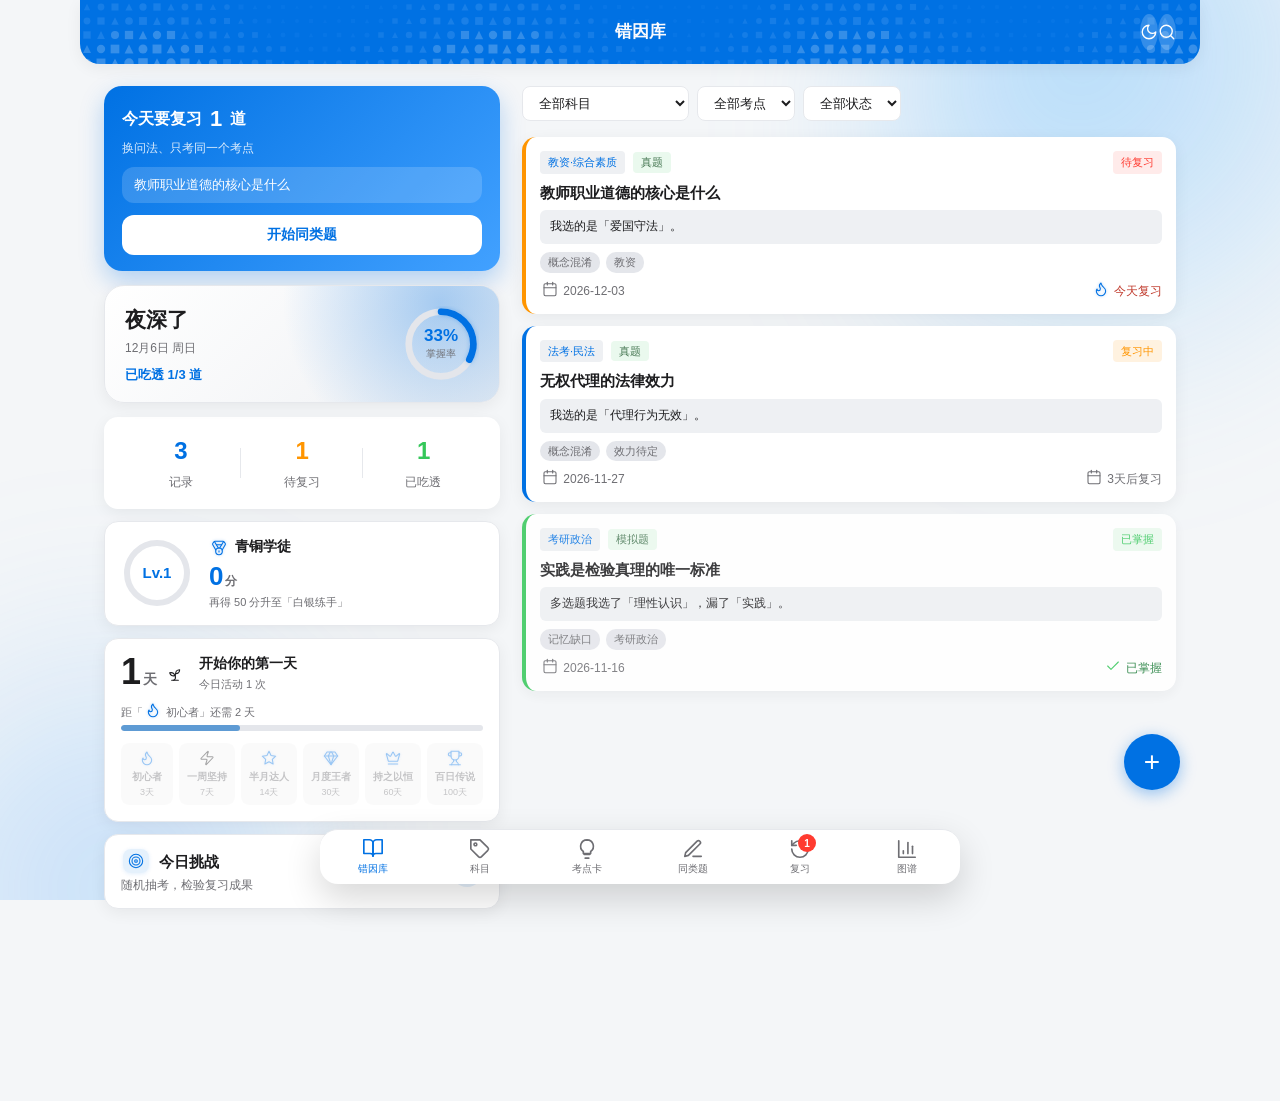
==== commit 1869735b: "feat(b): 同步 A 版本的三项改进（桌面端 / 落地页 / 免 Key 体验） 引擎文件与 A 保持字节一致（app.js / style.css / index.html / sw.js），" ====
--- a/index.html
+++ b/index.html
@@ -18,12 +18,12 @@
     <!-- 代码高亮：已本地化到 vendor/，离线可用；6 种语言都在 common 构建里，
          原先额外加载的 languages/*.min.js 是冗余的，已移除。
          integrity 与文件内容绑定，替换文件时需同步更新（见 scripts/make-icons.mjs 说明）。 -->
-    <link rel="stylesheet" href="vendor/highlight/atom-one-light.min.css?v=9"
+    <link rel="stylesheet" href="vendor/highlight/atom-one-light.min.css?v=10"
           integrity="sha384-w6Ujm1VWa9HYFqGc89oAPn/DWDi2gUamjNrq9DRvEYm2X3ClItg9Y9xs1ViVo5b5">
-    <script src="vendor/highlight/highlight.min.js?v=9" defer
+    <script src="vendor/highlight/highlight.min.js?v=10" defer
             integrity="sha384-F/bZzf7p3Joyp5psL90p/p89AZJsndkSoGwRpXcZhleCWhd8SnRuoYo4d0yirjJp"></script>
 
-    <link rel="stylesheet" href="style.css?v=9">
+    <link rel="stylesheet" href="style.css?v=10">
 </head>
 <body>
 <!-- 环境氛围光斑（玻璃拟态背景） -->
@@ -46,6 +46,8 @@
 
     <!-- 首页：错题列表 -->
     <section class="page active" id="pageHome">
+        <!-- 桌面端：这两栏会在 >=900px 时并排（左：任务/概览，右：列表） -->
+        <div class="home-side">
         <!-- 今日任务：首屏第一屏就回答"我现在该做什么" -->
         <div class="today-task" id="todayTask"></div>
         <div class="hero-card" id="heroCard">
@@ -88,6 +90,8 @@
             </div>
             <span class="challenge-card-go">→</span>
         </div>
+        </div><!-- /home-side -->
+        <div class="home-main">
         <div class="filter-bar">
             <select id="filterLang" class="filter-select">
                 <option value="">全部语言</option>
@@ -114,6 +118,7 @@
                 <p class="empty-hint">点击下方 + 按钮添加你的第一道错题</p>
             </div>
         </div>
+        </div><!-- /home-main -->
     </section>
 
     <!-- 分类页 -->
@@ -583,13 +588,13 @@
 <!-- 分享卡片渲染容器（隐藏用于下载） -->
 <div style="position:fixed;left:-9999px;top:0" id="shareCanvasHolder"></div>
 
-<script src="product.js?v=9" defer></script>
-<script src="cloud-config.js?v=9" defer></script>
-<script src="practice-data.js?v=9" defer></script>
-<script src="knowledge-data.js?v=9" defer></script>
-<script src="image-store.js?v=9" defer></script>
-<script src="account.js?v=9" defer></script>
-<script src="app.js?v=9" defer></script>
-<script src="cloud-sync.js?v=9" defer></script>
+<script src="product.js?v=10" defer></script>
+<script src="cloud-config.js?v=10" defer></script>
+<script src="practice-data.js?v=10" defer></script>
+<script src="knowledge-data.js?v=10" defer></script>
+<script src="image-store.js?v=10" defer></script>
+<script src="account.js?v=10" defer></script>
+<script src="app.js?v=10" defer></script>
+<script src="cloud-sync.js?v=10" defer></script>
 </body>
 </html>
--- a/style.css
+++ b/style.css
@@ -4204,3 +4204,81 @@
     white-space: pre-wrap;
     word-break: break-word;
 }
+
+/* ========== 桌面端布局（>=900px） ========== */
+/*
+ * 移动优先：手机上一栏到底；宽屏时把首页拆成两栏（左侧任务与概览、右侧错题列表），
+ * 并把容器从 480px 放宽到 1120px —— 否则在 1440p 的显示器上就是一个居中的手机模拟器。
+ */
+@media (min-width: 900px) {
+    body {
+        max-width: 1120px;
+    }
+
+    .app-header {
+        padding: 14px 24px;
+        border-radius: 0 0 20px 20px;
+    }
+
+    .app-main {
+        padding: 22px 24px 110px;
+    }
+
+    #pageHome {
+        display: flex;
+        align-items: flex-start;
+        gap: 22px;
+    }
+
+    .home-side {
+        flex: 0 0 352px;
+        position: sticky;
+        top: 86px;
+    }
+
+    .home-main {
+        flex: 1 1 auto;
+        min-width: 0;
+    }
+
+    /* 底部导航收成一枚居中的药丸，不再贴着屏幕边缘占满整行 */
+    .bottom-nav {
+        max-width: 640px;
+        bottom: 16px;
+        border-radius: 18px;
+        box-shadow: 0 14px 36px rgba(0, 0, 0, 0.16);
+    }
+
+    /* 悬浮按钮贴着内容区右侧，而不是屏幕右缘 */
+    .fab-btn {
+        right: max(20px, calc(50vw - 560px + 20px));
+        bottom: 110px;
+    }
+
+    /* 两栏：卡片列表在宽屏下铺成两列 */
+    .knowledge-list,
+    .practice-list {
+        display: grid;
+        grid-template-columns: repeat(2, minmax(0, 1fr));
+        gap: 14px;
+    }
+
+    /* 详情页正文控制在可读宽度 */
+    #detailContainer {
+        max-width: 820px;
+    }
+}
+
+/* 未配置 API Key 时，AI 结果顶部的"示例"提示 */
+.demo-banner {
+    margin-bottom: 14px;
+    padding: 12px 14px;
+    border-radius: 12px;
+    border: 1px dashed #f0a020;
+    background: rgba(255, 149, 0, 0.08);
+    color: var(--text);
+    font-size: 12.5px;
+    line-height: 1.6;
+}
+
+.demo-banner b { color: #c77700; margin-right: 4px; }
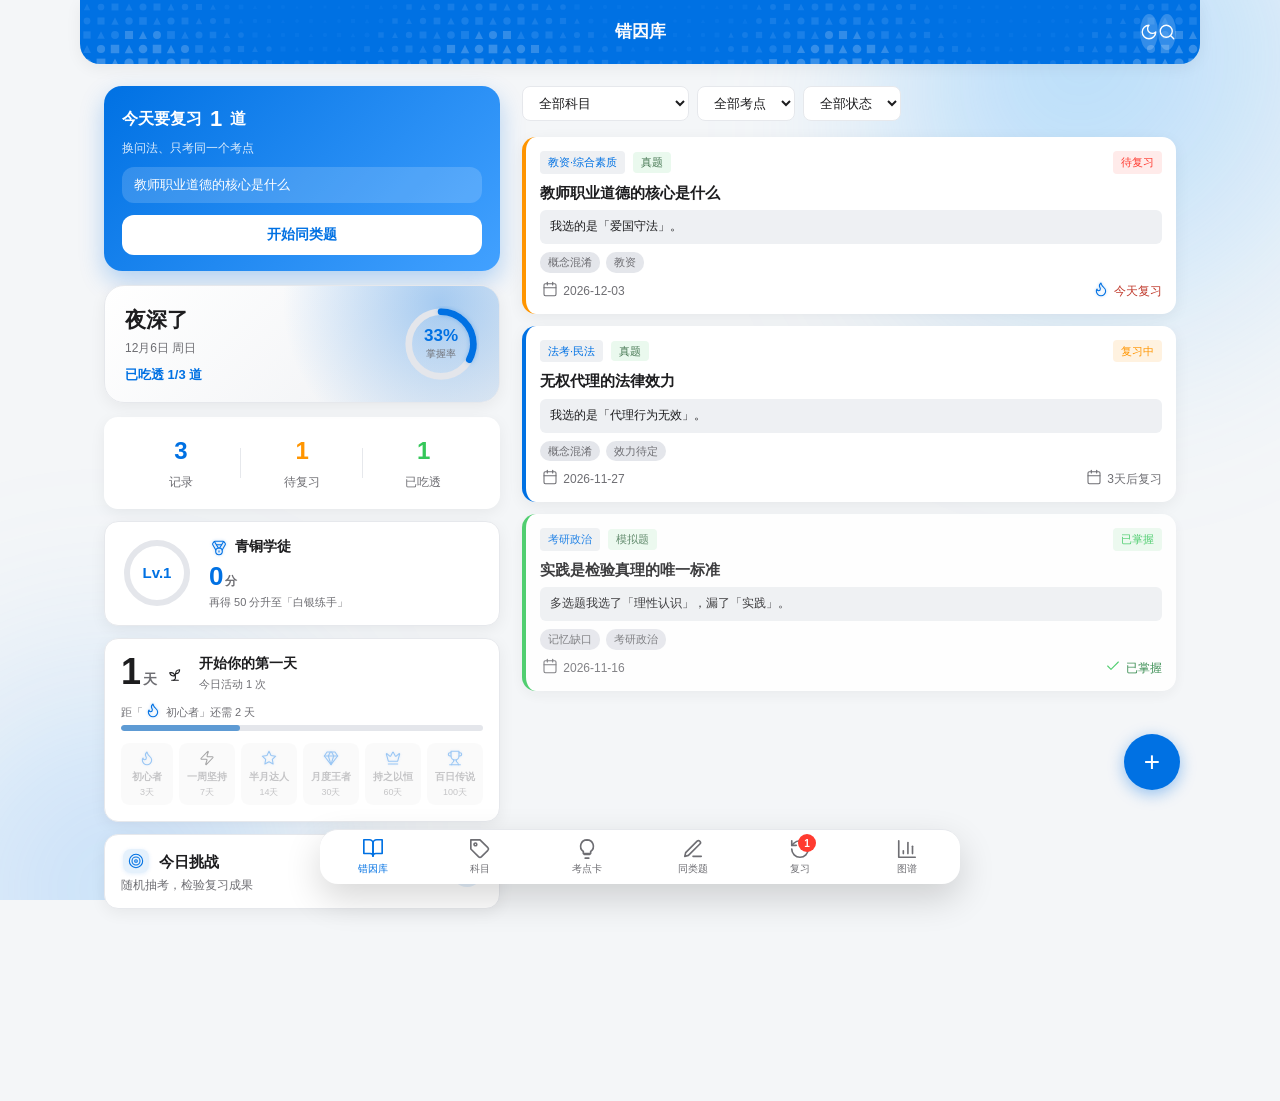
==== commit fa4e32ee: "feat(b): 同步自建漏斗与示例结果的转化引导 引擎文件与 A 保持一致（app.js / style.css 直接拷贝），差异仍只在 product.js。  - 自建漏斗：landing_vi" ====
--- a/index.html
+++ b/index.html
@@ -18,12 +18,12 @@
     <!-- 代码高亮：已本地化到 vendor/，离线可用；6 种语言都在 common 构建里，
          原先额外加载的 languages/*.min.js 是冗余的，已移除。
          integrity 与文件内容绑定，替换文件时需同步更新（见 scripts/make-icons.mjs 说明）。 -->
-    <link rel="stylesheet" href="vendor/highlight/atom-one-light.min.css?v=10"
+    <link rel="stylesheet" href="vendor/highlight/atom-one-light.min.css?v=11"
           integrity="sha384-w6Ujm1VWa9HYFqGc89oAPn/DWDi2gUamjNrq9DRvEYm2X3ClItg9Y9xs1ViVo5b5">
-    <script src="vendor/highlight/highlight.min.js?v=10" defer
+    <script src="vendor/highlight/highlight.min.js?v=11" defer
             integrity="sha384-F/bZzf7p3Joyp5psL90p/p89AZJsndkSoGwRpXcZhleCWhd8SnRuoYo4d0yirjJp"></script>
 
-    <link rel="stylesheet" href="style.css?v=10">
+    <link rel="stylesheet" href="style.css?v=11">
 </head>
 <body>
 <!-- 环境氛围光斑（玻璃拟态背景） -->
@@ -588,13 +588,13 @@
 <!-- 分享卡片渲染容器（隐藏用于下载） -->
 <div style="position:fixed;left:-9999px;top:0" id="shareCanvasHolder"></div>
 
-<script src="product.js?v=10" defer></script>
-<script src="cloud-config.js?v=10" defer></script>
-<script src="practice-data.js?v=10" defer></script>
-<script src="knowledge-data.js?v=10" defer></script>
-<script src="image-store.js?v=10" defer></script>
-<script src="account.js?v=10" defer></script>
-<script src="app.js?v=10" defer></script>
-<script src="cloud-sync.js?v=10" defer></script>
+<script src="product.js?v=11" defer></script>
+<script src="cloud-config.js?v=11" defer></script>
+<script src="practice-data.js?v=11" defer></script>
+<script src="knowledge-data.js?v=11" defer></script>
+<script src="image-store.js?v=11" defer></script>
+<script src="account.js?v=11" defer></script>
+<script src="app.js?v=11" defer></script>
+<script src="cloud-sync.js?v=11" defer></script>
 </body>
 </html>
--- a/style.css
+++ b/style.css
@@ -4282,3 +4282,37 @@
 }
 
 .demo-banner b { color: #c77700; margin-right: 4px; }
+
+/* 自建漏斗表格 + 示例结果里的转化按钮 */
+.funnel-table {
+    width: 100%;
+    border-collapse: collapse;
+    font-size: 13px;
+}
+
+.funnel-table th,
+.funnel-table td {
+    padding: 7px 8px;
+    text-align: left;
+    border-bottom: 1px solid var(--border);
+}
+
+.funnel-table th { color: var(--text-secondary); font-weight: 600; font-size: 12px; }
+.funnel-num { text-align: right; font-variant-numeric: tabular-nums; font-weight: 700; }
+.funnel-pct { text-align: right; color: var(--text-secondary); font-variant-numeric: tabular-nums; }
+
+.demo-cta {
+    display: block;
+    width: 100%;
+    margin-top: 10px;
+    padding: 10px 14px;
+    border: none;
+    border-radius: 10px;
+    background: var(--primary);
+    color: #fff;
+    font-size: 13.5px;
+    font-weight: 700;
+    cursor: pointer;
+}
+
+.demo-cta:active { opacity: .85; }
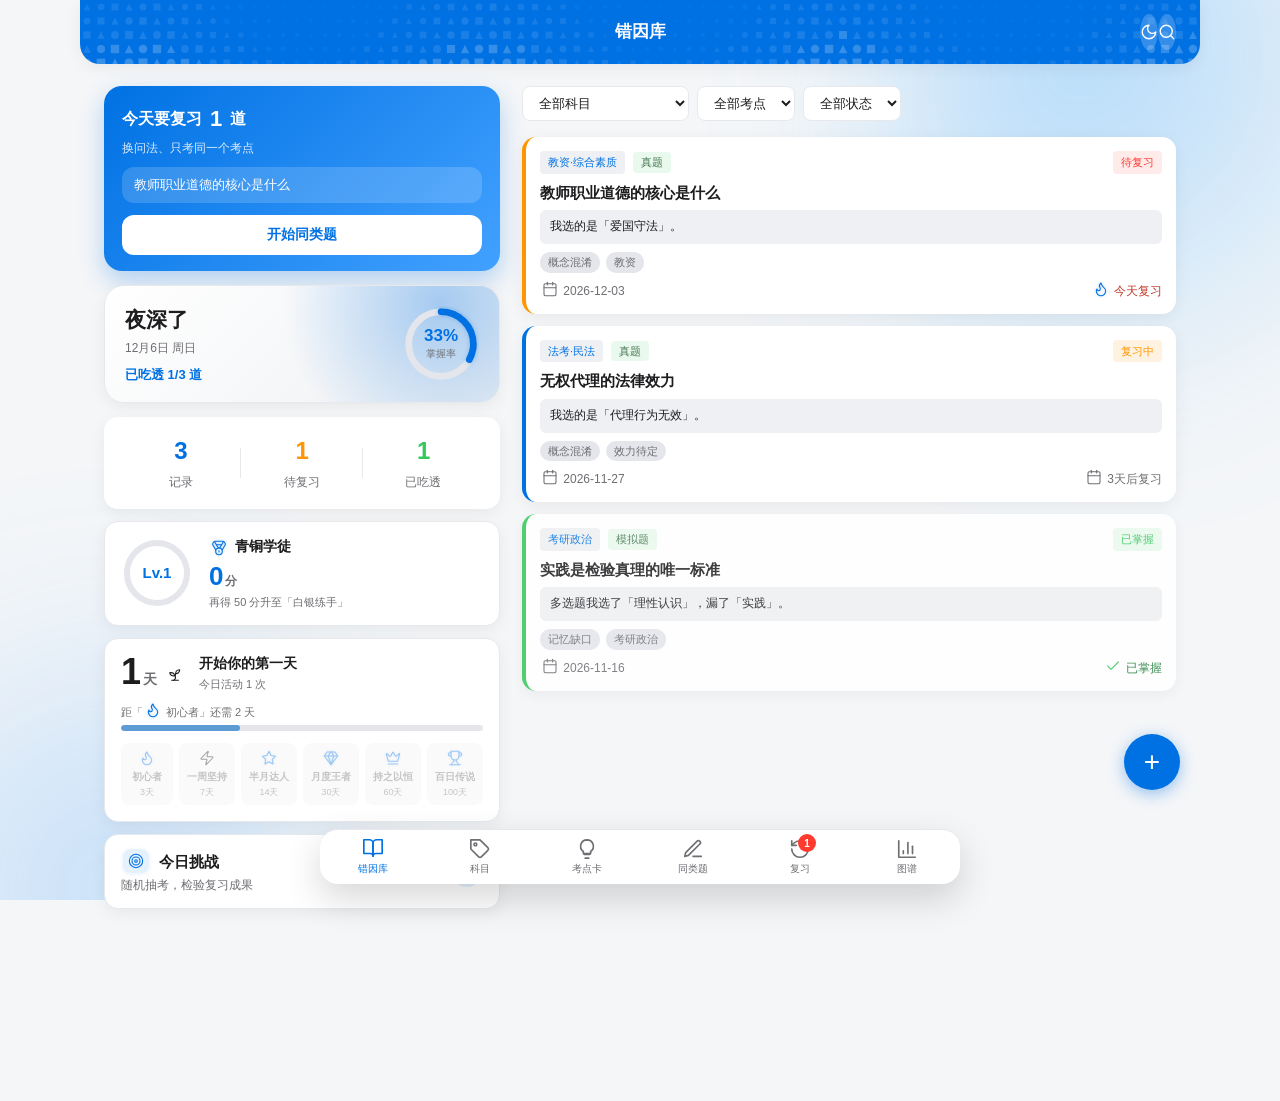
==== commit 31c39b48: "fix(copy): 示例结果按钮文案补一个空格，版本推进到 v12 「生成针对我这条记录的」与按钮标签直接拼接会变成「记录的AI 模拟追问」， 补空格修正。引擎文件两边同步，缓存版本 v12。" ====
--- a/index.html
+++ b/index.html
@@ -18,12 +18,12 @@
     <!-- 代码高亮：已本地化到 vendor/，离线可用；6 种语言都在 common 构建里，
          原先额外加载的 languages/*.min.js 是冗余的，已移除。
          integrity 与文件内容绑定，替换文件时需同步更新（见 scripts/make-icons.mjs 说明）。 -->
-    <link rel="stylesheet" href="vendor/highlight/atom-one-light.min.css?v=11"
+    <link rel="stylesheet" href="vendor/highlight/atom-one-light.min.css?v=12"
           integrity="sha384-w6Ujm1VWa9HYFqGc89oAPn/DWDi2gUamjNrq9DRvEYm2X3ClItg9Y9xs1ViVo5b5">
-    <script src="vendor/highlight/highlight.min.js?v=11" defer
+    <script src="vendor/highlight/highlight.min.js?v=12" defer
             integrity="sha384-F/bZzf7p3Joyp5psL90p/p89AZJsndkSoGwRpXcZhleCWhd8SnRuoYo4d0yirjJp"></script>
 
-    <link rel="stylesheet" href="style.css?v=11">
+    <link rel="stylesheet" href="style.css?v=12">
 </head>
 <body>
 <!-- 环境氛围光斑（玻璃拟态背景） -->
@@ -588,13 +588,13 @@
 <!-- 分享卡片渲染容器（隐藏用于下载） -->
 <div style="position:fixed;left:-9999px;top:0" id="shareCanvasHolder"></div>
 
-<script src="product.js?v=11" defer></script>
-<script src="cloud-config.js?v=11" defer></script>
-<script src="practice-data.js?v=11" defer></script>
-<script src="knowledge-data.js?v=11" defer></script>
-<script src="image-store.js?v=11" defer></script>
-<script src="account.js?v=11" defer></script>
-<script src="app.js?v=11" defer></script>
-<script src="cloud-sync.js?v=11" defer></script>
+<script src="product.js?v=12" defer></script>
+<script src="cloud-config.js?v=12" defer></script>
+<script src="practice-data.js?v=12" defer></script>
+<script src="knowledge-data.js?v=12" defer></script>
+<script src="image-store.js?v=12" defer></script>
+<script src="account.js?v=12" defer></script>
+<script src="app.js?v=12" defer></script>
+<script src="cloud-sync.js?v=12" defer></script>
 </body>
 </html>
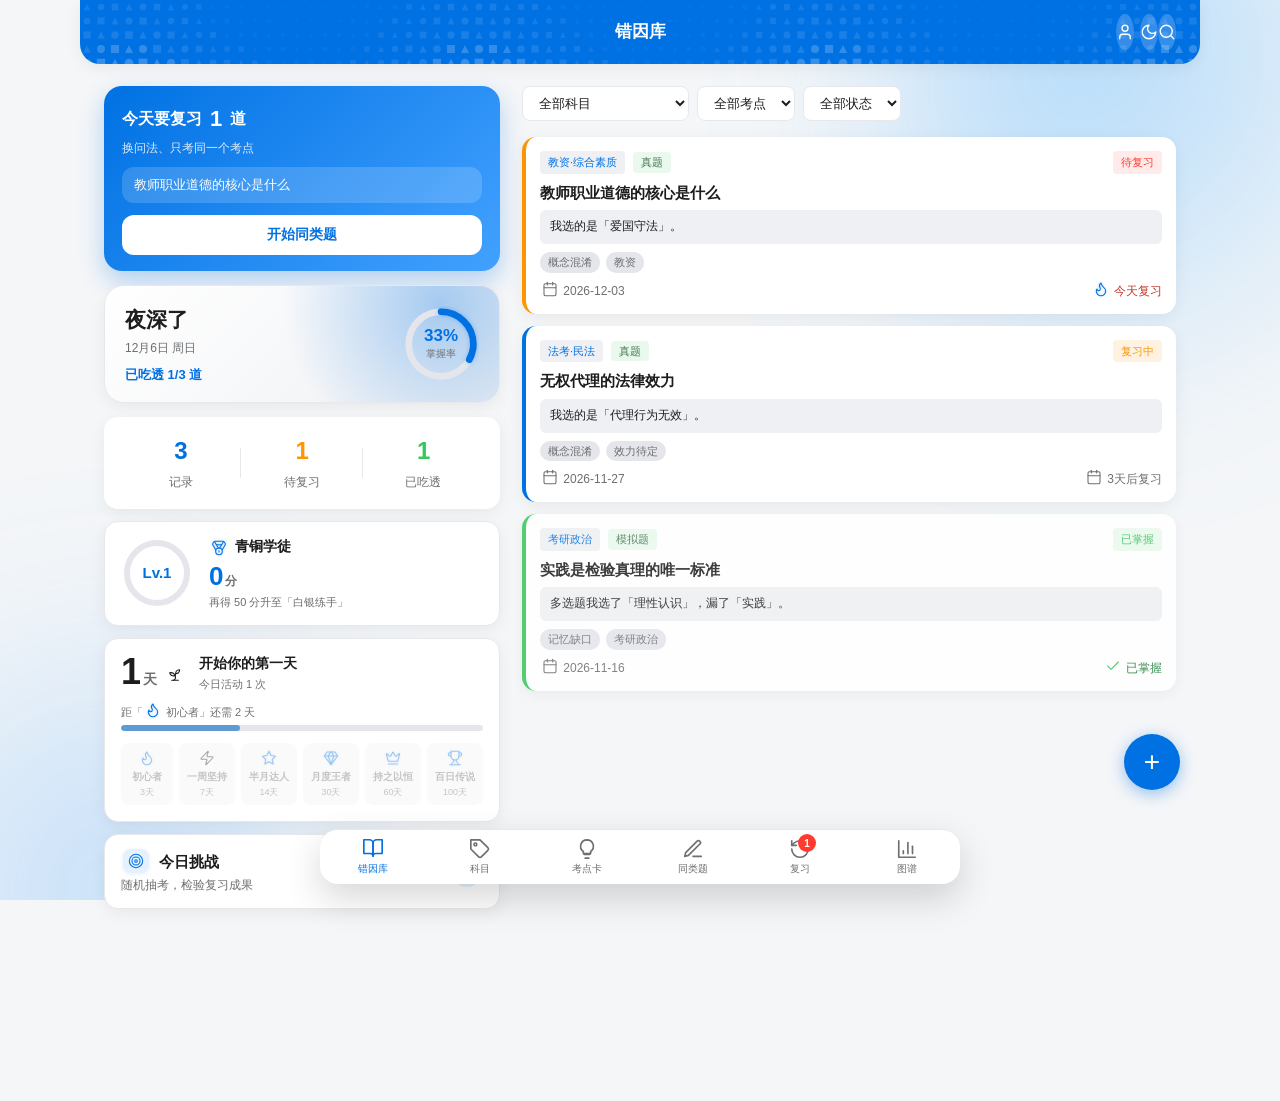
==== commit 5eb7cec2: "feat(account): 账号入口放到页头 + 存储按产品隔离 两件事，前者是因为找不到，后者是因为会串数据。  1) 账号入口从「统计页 → 备份/云端同步」里挪到页头：一个头像图标，点开就是 " ====
--- a/index.html
+++ b/index.html
@@ -18,12 +18,12 @@
     <!-- 代码高亮：已本地化到 vendor/，离线可用；6 种语言都在 common 构建里，
          原先额外加载的 languages/*.min.js 是冗余的，已移除。
          integrity 与文件内容绑定，替换文件时需同步更新（见 scripts/make-icons.mjs 说明）。 -->
-    <link rel="stylesheet" href="vendor/highlight/atom-one-light.min.css?v=12"
+    <link rel="stylesheet" href="vendor/highlight/atom-one-light.min.css?v=13"
           integrity="sha384-w6Ujm1VWa9HYFqGc89oAPn/DWDi2gUamjNrq9DRvEYm2X3ClItg9Y9xs1ViVo5b5">
-    <script src="vendor/highlight/highlight.min.js?v=12" defer
+    <script src="vendor/highlight/highlight.min.js?v=13" defer
             integrity="sha384-F/bZzf7p3Joyp5psL90p/p89AZJsndkSoGwRpXcZhleCWhd8SnRuoYo4d0yirjJp"></script>
 
-    <link rel="stylesheet" href="style.css?v=12">
+    <link rel="stylesheet" href="style.css?v=13">
 </head>
 <body>
 <!-- 环境氛围光斑（玻璃拟态背景） -->
@@ -36,6 +36,7 @@
     </div>
     <h1 class="header-title" id="pageTitle">代码错题集</h1>
     <div class="header-right">
+        <button class="icon-btn" id="accountBtn" title="账号与同步"><svg viewBox="0 0 24 24" fill="none" stroke="currentColor" stroke-width="1.8" stroke-linecap="round" stroke-linejoin="round"><path d="M19 21v-2a4 4 0 0 0-4-4H9a4 4 0 0 0-4 4v2"/><circle cx="12" cy="7" r="4"/></svg></button>
         <button class="icon-btn" id="themeToggleBtn" title="切换深色模式"><svg viewBox="0 0 24 24" fill="none" stroke="currentColor" stroke-width="1.8" stroke-linecap="round" stroke-linejoin="round"><path d="M12 3a6 6 0 0 0 9 9 9 9 0 1 1-9-9Z"/></svg></button>
         <button class="icon-btn" id="searchBtn"><svg viewBox="0 0 24 24" fill="none" stroke="currentColor" stroke-width="1.8" stroke-linecap="round" stroke-linejoin="round"><circle cx="11" cy="11" r="8"/><path d="m21 21-4.3-4.3"/></svg></button>
     </div>
@@ -588,13 +589,13 @@
 <!-- 分享卡片渲染容器（隐藏用于下载） -->
 <div style="position:fixed;left:-9999px;top:0" id="shareCanvasHolder"></div>
 
-<script src="product.js?v=12" defer></script>
-<script src="cloud-config.js?v=12" defer></script>
-<script src="practice-data.js?v=12" defer></script>
-<script src="knowledge-data.js?v=12" defer></script>
-<script src="image-store.js?v=12" defer></script>
-<script src="account.js?v=12" defer></script>
-<script src="app.js?v=12" defer></script>
-<script src="cloud-sync.js?v=12" defer></script>
+<script src="product.js?v=13" defer></script>
+<script src="cloud-config.js?v=13" defer></script>
+<script src="practice-data.js?v=13" defer></script>
+<script src="knowledge-data.js?v=13" defer></script>
+<script src="image-store.js?v=13" defer></script>
+<script src="account.js?v=13" defer></script>
+<script src="app.js?v=13" defer></script>
+<script src="cloud-sync.js?v=13" defer></script>
 </body>
 </html>
--- a/style.css
+++ b/style.css
@@ -4316,3 +4316,18 @@
 }
 
 .demo-cta:active { opacity: .85; }
+
+/* 页头账号按钮：已登录时右上角一个小绿点 */
+.icon-btn.has-account { position: relative; }
+
+.icon-btn.has-account::after {
+    content: "";
+    position: absolute;
+    top: 4px;
+    right: 4px;
+    width: 7px;
+    height: 7px;
+    border-radius: 50%;
+    background: #34c759;
+    box-shadow: 0 0 0 2px var(--primary);
+}
